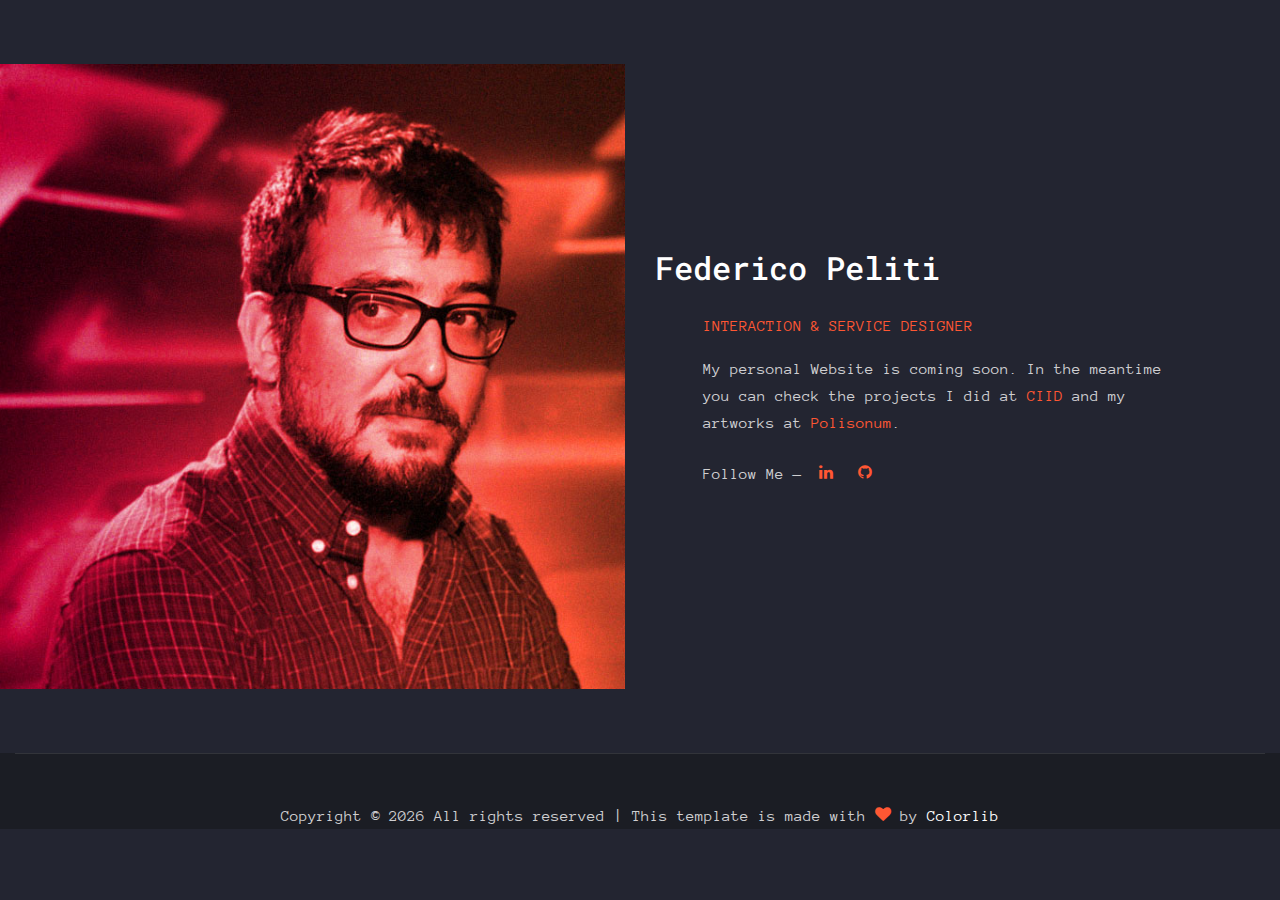
==== index.html @ 40b0d1f5 "rimesso footer" ====
<!DOCTYPE html>
<html lang="en">

<head>
  <title>Federico Peliti &dash; Interaction &amp; Service Designer</title>
  <meta charset="utf-8">
  <meta name="viewport" content="width=device-width, initial-scale=1, shrink-to-fit=no">

  <link href="https://fonts.googleapis.com/css?family=Roboto+Mono" rel="stylesheet">
  <link href="https://fonts.googleapis.com/css?family=Anonymous+Pro|VT323&display=swap" rel="stylesheet">
  <link rel="stylesheet" href="fonts/icomoon/style.css">
  <link rel="stylesheet" href="css/bootstrap.min.css">
  <link rel="stylesheet" href="css/magnific-popup.css">
  <link rel="stylesheet" href="css/jquery-ui.css">
  <link rel="stylesheet" href="css/owl.carousel.min.css">
  <link rel="stylesheet" href="css/owl.theme.default.min.css">
  <link rel="stylesheet" href="css/bootstrap-datepicker.css">
  <link rel="stylesheet" href="fonts/flaticon/font/flaticon.css">
  <link rel="stylesheet" href="css/aos.css">

  <link rel="stylesheet" href="css/style.css">
</head>

<body>

  <div class="site-wrap">

    <!-- <div class="site-section site-hero">
      <div class="container">
        <div class="row align-items-center">
          <div class="col-md-10">
            <span class="d-block mb-3 caption" data-aos="fade-up" data-aos-delay="100">Conference 2019</span>
            <h1 class="d-block mb-4" data-aos="fade-up" data-aos-delay="200">Web Design Conference 2019</h1>
            <span class="d-block mb-5 caption" data-aos="fade-up" data-aos-delay="300">September 6th-7th, Minnesota,
              United States</span>
            <a href="#" class="btn-custom" data-aos="fade-up" data-aos-delay="400"><span>Buy Tickets</span></a>
          </div>
        </div>
      </div>
    </div> -->


    <div class="site-section">
      <div class="row align-items-center ">
        <div class="col-lg-6 mb-5 mb-lg-0" data-aos="fade-up" data-aos-delay="100">
          <img src="images/profile_pic_3.jpg" alt="Image" class="img-fluid">
        </div>
        <div class="col-lg-6 ml-auto">
          <h2 class="text-white mb-4 name" data-aos="fade-right" data-aos-delay="200">Federico Peliti</h2>
          <div class="bio pl-lg-5">
            <span class="text-uppercase text-primary d-block mb-3" data-aos="fade-right"
              data-aos-delay="300">Interaction & Service
              Designer</span>
            <p class="mb-4" data-aos="fade-right" data-aos-delay="400">My personal Website is coming soon. In the
              meantime you can check the projects I did at <a
                href="http://ciid.dk/education/portfolio/idp18/students-2/federico-peliti/">CIID</a> and my
              artworks at <a href="https://cargocollective.com/polisonum">Polisonum</a>.
            </p>
            <p data-aos="fade-right" data-aos-delay="500">
              Follow Me &mdash;
              <a href="https://www.linkedin.com/in/federico-peliti" class="p-2"><span class="icon-linkedin"></span></a>
              <!-- <a href="#" class="p-2"><span class="icon-twitter"></span></a> -->
              <a href="https://github.com/AhUhmm" class="p-2"><span class="icon-github"></span></a>
            </p>
          </div>
        </div>
      </div>
    </div>
  </div>

  <footer class="site-footer">
    <div class="col-md-12 text-center">
      <div class="border-top pt-5">
        <p>

          Copyright &copy; <script>
            document.write(new Date().getFullYear());
          </script> All rights reserved | This template is made with <i class="icon-heart text-primary"
            aria-hidden="true"></i> by <a href="https://colorlib.com" target="_blank">Colorlib</a>

        </p>
      </div>
    </div>
    </div>
    </div>
  </footer>

  </div>

  <script src="js/jquery-3.3.1.min.js"></script>
  <script src="js/jquery-migrate-3.0.1.min.js"></script>
  <script src="js/jquery-ui.js"></script>
  <script src="js/popper.min.js"></script>
  <script src="js/bootstrap.min.js"></script>
  <script src="js/owl.carousel.min.js"></script>
  <script src="js/jquery.stellar.min.js"></script>
  <script src="js/jquery.countdown.min.js"></script>
  <script src="js/jquery.magnific-popup.min.js"></script>
  <script src="js/bootstrap-datepicker.min.js"></script>
  <script src="js/aos.js"></script>

  <script src="js/main.js"></script>

</body>

</html>
---- fonts/icomoon/style.css ----
@font-face {
  font-family: 'icomoon';
  src:  url('fonts/icomoon.eot?10si43');
  src:  url('fonts/icomoon.eot?10si43#iefix') format('embedded-opentype'),
    url('fonts/icomoon.ttf?10si43') format('truetype'),
    url('fonts/icomoon.woff?10si43') format('woff'),
    url('fonts/icomoon.svg?10si43#icomoon') format('svg');
  font-weight: normal;
  font-style: normal;
}

[class^="icon-"], [class*=" icon-"] {
  /* use !important to prevent issues with browser extensions that change fonts */
  font-family: 'icomoon' !important;
  speak: none;
  font-style: normal;
  font-weight: normal;
  font-variant: normal;
  text-transform: none;
  line-height: 1;

  /* Better Font Rendering =========== */
  -webkit-font-smoothing: antialiased;
  -moz-osx-font-smoothing: grayscale;
}

.icon-asterisk:before {
  content: "\f069";
}
.icon-plus:before {
  content: "\f067";
}
.icon-question:before {
  content: "\f128";
}
.icon-minus:before {
  content: "\f068";
}
.icon-glass:before {
  content: "\f000";
}
.icon-music:before {
  content: "\f001";
}
.icon-search:before {
  content: "\f002";
}
.icon-envelope-o:before {
  content: "\f003";
}
.icon-heart:before {
  content: "\f004";
}
.icon-star:before {
  content: "\f005";
}
.icon-star-o:before {
  content: "\f006";
}
.icon-user:before {
  content: "\f007";
}
.icon-film:before {
  content: "\f008";
}
.icon-th-large:before {
  content: "\f009";
}
.icon-th:before {
  content: "\f00a";
}
.icon-th-list:before {
  content: "\f00b";
}
.icon-check:before {
  content: "\f00c";
}
.icon-close:before {
  content: "\f00d";
}
.icon-remove:before {
  content: "\f00d";
}
.icon-times:before {
  content: "\f00d";
}
.icon-search-plus:before {
  content: "\f00e";
}
.icon-search-minus:before {
  content: "\f010";
}
.icon-power-off:before {
  content: "\f011";
}
.icon-signal:before {
  content: "\f012";
}
.icon-cog:before {
  content: "\f013";
}
.icon-gear:before {
  content: "\f013";
}
.icon-trash-o:before {
  content: "\f014";
}
.icon-home:before {
  content: "\f015";
}
.icon-file-o:before {
  content: "\f016";
}
.icon-clock-o:before {
  content: "\f017";
}
.icon-road:before {
  content: "\f018";
}
.icon-download:before {
  content: "\f019";
}
.icon-arrow-circle-o-down:before {
  content: "\f01a";
}
.icon-arrow-circle-o-up:before {
  content: "\f01b";
}
.icon-inbox:before {
  content: "\f01c";
}
.icon-play-circle-o:before {
  content: "\f01d";
}
.icon-repeat:before {
  content: "\f01e";
}
.icon-rotate-right:before {
  content: "\f01e";
}
.icon-refresh:before {
  content: "\f021";
}
.icon-list-alt:before {
  content: "\f022";
}
.icon-lock:before {
  content: "\f023";
}
.icon-flag:before {
  content: "\f024";
}
.icon-headphones:before {
  content: "\f025";
}
.icon-volume-off:before {
  content: "\f026";
}
.icon-volume-down:before {
  content: "\f027";
}
.icon-volume-up:before {
  content: "\f028";
}
.icon-qrcode:before {
  content: "\f029";
}
.icon-barcode:before {
  content: "\f02a";
}
.icon-tag:before {
  content: "\f02b";
}
.icon-tags:before {
  content: "\f02c";
}
.icon-book:before {
  content: "\f02d";
}
.icon-bookmark:before {
  content: "\f02e";
}
.icon-print:before {
  content: "\f02f";
}
.icon-camera:before {
  content: "\f030";
}
.icon-font:before {
  content: "\f031";
}
.icon-bold:before {
  content: "\f032";
}
.icon-italic:before {
  content: "\f033";
}
.icon-text-height:before {
  content: "\f034";
}
.icon-text-width:before {
  content: "\f035";
}
.icon-align-left:before {
  content: "\f036";
}
.icon-align-center:before {
  content: "\f037";
}
.icon-align-right:before {
  content: "\f038";
}
.icon-align-justify:before {
  content: "\f039";
}
.icon-list:before {
  content: "\f03a";
}
.icon-dedent:before {
  content: "\f03b";
}
.icon-outdent:before {
  content: "\f03b";
}
.icon-indent:before {
  content: "\f03c";
}
.icon-video-camera:before {
  content: "\f03d";
}
.icon-image:before {
  content: "\f03e";
}
.icon-photo:before {
  content: "\f03e";
}
.icon-picture-o:before {
  content: "\f03e";
}
.icon-pencil:before {
  content: "\f040";
}
.icon-map-marker:before {
  content: "\f041";
}
.icon-adjust:before {
  content: "\f042";
}
.icon-tint:before {
  content: "\f043";
}
.icon-edit:before {
  content: "\f044";
}
.icon-pencil-square-o:before {
  content: "\f044";
}
.icon-share-square-o:before {
  content: "\f045";
}
.icon-check-square-o:before {
  content: "\f046";
}
.icon-arrows:before {
  content: "\f047";
}
.icon-step-backward:before {
  content: "\f048";
}
.icon-fast-backward:before {
  content: "\f049";
}
.icon-backward:before {
  content: "\f04a";
}
.icon-play:before {
  content: "\f04b";
}
.icon-pause:before {
  content: "\f04c";
}
.icon-stop:before {
  content: "\f04d";
}
.icon-forward:before {
  content: "\f04e";
}
.icon-fast-forward:before {
  content: "\f050";
}
.icon-step-forward:before {
  content: "\f051";
}
.icon-eject:before {
  content: "\f052";
}
.icon-chevron-left:before {
  content: "\f053";
}
.icon-chevron-right:before {
  content: "\f054";
}
.icon-plus-circle:before {
  content: "\f055";
}
.icon-minus-circle:before {
  content: "\f056";
}
.icon-times-circle:before {
  content: "\f057";
}
.icon-check-circle:before {
  content: "\f058";
}
.icon-question-circle:before {
  content: "\f059";
}
.icon-info-circle:before {
  content: "\f05a";
}
.icon-crosshairs:before {
  content: "\f05b";
}
.icon-times-circle-o:before {
  content: "\f05c";
}
.icon-check-circle-o:before {
  content: "\f05d";
}
.icon-ban:before {
  content: "\f05e";
}
.icon-arrow-left:before {
  content: "\f060";
}
.icon-arrow-right:before {
  content: "\f061";
}
.icon-arrow-up:before {
  content: "\f062";
}
.icon-arrow-down:before {
  content: "\f063";
}
.icon-mail-forward:before {
  content: "\f064";
}
.icon-share:before {
  content: "\f064";
}
.icon-expand:before {
  content: "\f065";
}
.icon-compress:before {
  content: "\f066";
}
.icon-exclamation-circle:before {
  content: "\f06a";
}
.icon-gift:before {
  content: "\f06b";
}
.icon-leaf:before {
  content: "\f06c";
}
.icon-fire:before {
  content: "\f06d";
}
.icon-eye:before {
  content: "\f06e";
}
.icon-eye-slash:before {
  content: "\f070";
}
.icon-exclamation-triangle:before {
  content: "\f071";
}
.icon-warning:before {
  content: "\f071";
}
.icon-plane:before {
  content: "\f072";
}
.icon-calendar:before {
  content: "\f073";
}
.icon-random:before {
  content: "\f074";
}
.icon-comment:before {
  content: "\f075";
}
.icon-magnet:before {
  content: "\f076";
}
.icon-chevron-up:before {
  content: "\f077";
}
.icon-chevron-down:before {
  content: "\f078";
}
.icon-retweet:before {
  content: "\f079";
}
.icon-shopping-cart:before {
  content: "\f07a";
}
.icon-folder:before {
  content: "\f07b";
}
.icon-folder-open:before {
  content: "\f07c";
}
.icon-arrows-v:before {
  content: "\f07d";
}
.icon-arrows-h:before {
  content: "\f07e";
}
.icon-bar-chart:before {
  content: "\f080";
}
.icon-bar-chart-o:before {
  content: "\f080";
}
.icon-twitter-square:before {
  content: "\f081";
}
.icon-facebook-square:before {
  content: "\f082";
}
.icon-camera-retro:before {
  content: "\f083";
}
.icon-key:before {
  content: "\f084";
}
.icon-cogs:before {
  content: "\f085";
}
.icon-gears:before {
  content: "\f085";
}
.icon-comments:before {
  content: "\f086";
}
.icon-thumbs-o-up:before {
  content: "\f087";
}
.icon-thumbs-o-down:before {
  content: "\f088";
}
.icon-star-half:before {
  content: "\f089";
}
.icon-heart-o:before {
  content: "\f08a";
}
.icon-sign-out:before {
  content: "\f08b";
}
.icon-linkedin-square:before {
  content: "\f08c";
}
.icon-thumb-tack:before {
  content: "\f08d";
}
.icon-external-link:before {
  content: "\f08e";
}
.icon-sign-in:before {
  content: "\f090";
}
.icon-trophy:before {
  content: "\f091";
}
.icon-github-square:before {
  content: "\f092";
}
.icon-upload:before {
  content: "\f093";
}
.icon-lemon-o:before {
  content: "\f094";
}
.icon-phone:before {
  content: "\f095";
}
.icon-square-o:before {
  content: "\f096";
}
.icon-bookmark-o:before {
  content: "\f097";
}
.icon-phone-square:before {
  content: "\f098";
}
.icon-twitter:before {
  content: "\f099";
}
.icon-facebook:before {
  content: "\f09a";
}
.icon-facebook-f:before {
  content: "\f09a";
}
.icon-github:before {
  content: "\f09b";
}
.icon-unlock:before {
  content: "\f09c";
}
.icon-credit-card:before {
  content: "\f09d";
}
.icon-feed:before {
  content: "\f09e";
}
.icon-rss:before {
  content: "\f09e";
}
.icon-hdd-o:before {
  content: "\f0a0";
}
.icon-bullhorn:before {
  content: "\f0a1";
}
.icon-bell-o:before {
  content: "\f0a2";
}
.icon-certificate:before {
  content: "\f0a3";
}
.icon-hand-o-right:before {
  content: "\f0a4";
}
.icon-hand-o-left:before {
  content: "\f0a5";
}
.icon-hand-o-up:before {
  content: "\f0a6";
}
.icon-hand-o-down:before {
  content: "\f0a7";
}
.icon-arrow-circle-left:before {
  content: "\f0a8";
}
.icon-arrow-circle-right:before {
  content: "\f0a9";
}
.icon-arrow-circle-up:before {
  content: "\f0aa";
}
.icon-arrow-circle-down:before {
  content: "\f0ab";
}
.icon-globe:before {
  content: "\f0ac";
}
.icon-wrench:before {
  content: "\f0ad";
}
.icon-tasks:before {
  content: "\f0ae";
}
.icon-filter:before {
  content: "\f0b0";
}
.icon-briefcase:before {
  content: "\f0b1";
}
.icon-arrows-alt:before {
  content: "\f0b2";
}
.icon-group:before {
  content: "\f0c0";
}
.icon-users:before {
  content: "\f0c0";
}
.icon-chain:before {
  content: "\f0c1";
}
.icon-link:before {
  content: "\f0c1";
}
.icon-cloud:before {
  content: "\f0c2";
}
.icon-flask:before {
  content: "\f0c3";
}
.icon-cut:before {
  content: "\f0c4";
}
.icon-scissors:before {
  content: "\f0c4";
}
.icon-copy:before {
  content: "\f0c5";
}
.icon-files-o:before {
  content: "\f0c5";
}
.icon-paperclip:before {
  content: "\f0c6";
}
.icon-floppy-o:before {
  content: "\f0c7";
}
.icon-save:before {
  content: "\f0c7";
}
.icon-square:before {
  content: "\f0c8";
}
.icon-bars:before {
  content: "\f0c9";
}
.icon-navicon:before {
  content: "\f0c9";
}
.icon-reorder:before {
  content: "\f0c9";
}
.icon-list-ul:before {
  content: "\f0ca";
}
.icon-list-ol:before {
  content: "\f0cb";
}
.icon-strikethrough:before {
  content: "\f0cc";
}
.icon-underline:before {
  content: "\f0cd";
}
.icon-table:before {
  content: "\f0ce";
}
.icon-magic:before {
  content: "\f0d0";
}
.icon-truck:before {
  content: "\f0d1";
}
.icon-pinterest:before {
  content: "\f0d2";
}
.icon-pinterest-square:before {
  content: "\f0d3";
}
.icon-google-plus-square:before {
  content: "\f0d4";
}
.icon-google-plus:before {
  content: "\f0d5";
}
.icon-money:before {
  content: "\f0d6";
}
.icon-caret-down:before {
  content: "\f0d7";
}
.icon-caret-up:before {
  content: "\f0d8";
}
.icon-caret-left:before {
  content: "\f0d9";
}
.icon-caret-right:before {
  content: "\f0da";
}
.icon-columns:before {
  content: "\f0db";
}
.icon-sort:before {
  content: "\f0dc";
}
.icon-unsorted:before {
  content: "\f0dc";
}
.icon-sort-desc:before {
  content: "\f0dd";
}
.icon-sort-down:before {
  content: "\f0dd";
}
.icon-sort-asc:before {
  content: "\f0de";
}
.icon-sort-up:before {
  content: "\f0de";
}
.icon-envelope:before {
  content: "\f0e0";
}
.icon-linkedin:before {
  content: "\f0e1";
}
.icon-rotate-left:before {
  content: "\f0e2";
}
.icon-undo:before {
  content: "\f0e2";
}
.icon-gavel:before {
  content: "\f0e3";
}
.icon-legal:before {
  content: "\f0e3";
}
.icon-dashboard:before {
  content: "\f0e4";
}
.icon-tachometer:before {
  content: "\f0e4";
}
.icon-comment-o:before {
  content: "\f0e5";
}
.icon-comments-o:before {
  content: "\f0e6";
}
.icon-bolt:before {
  content: "\f0e7";
}
.icon-flash:before {
  content: "\f0e7";
}
.icon-sitemap:before {
  content: "\f0e8";
}
.icon-umbrella:before {
  content: "\f0e9";
}
.icon-clipboard:before {
  content: "\f0ea";
}
.icon-paste:before {
  content: "\f0ea";
}
.icon-lightbulb-o:before {
  content: "\f0eb";
}
.icon-exchange:before {
  content: "\f0ec";
}
.icon-cloud-download:before {
  content: "\f0ed";
}
.icon-cloud-upload:before {
  content: "\f0ee";
}
.icon-user-md:before {
  content: "\f0f0";
}
.icon-stethoscope:before {
  content: "\f0f1";
}
.icon-suitcase:before {
  content: "\f0f2";
}
.icon-bell:before {
  content: "\f0f3";
}
.icon-coffee:before {
  content: "\f0f4";
}
.icon-cutlery:before {
  content: "\f0f5";
}
.icon-file-text-o:before {
  content: "\f0f6";
}
.icon-building-o:before {
  content: "\f0f7";
}
.icon-hospital-o:before {
  content: "\f0f8";
}
.icon-ambulance:before {
  content: "\f0f9";
}
.icon-medkit:before {
  content: "\f0fa";
}
.icon-fighter-jet:before {
  content: "\f0fb";
}
.icon-beer:before {
  content: "\f0fc";
}
.icon-h-square:before {
  content: "\f0fd";
}
.icon-plus-square:before {
  content: "\f0fe";
}
.icon-angle-double-left:before {
  content: "\f100";
}
.icon-angle-double-right:before {
  content: "\f101";
}
.icon-angle-double-up:before {
  content: "\f102";
}
.icon-angle-double-down:before {
  content: "\f103";
}
.icon-angle-left:before {
  content: "\f104";
}
.icon-angle-right:before {
  content: "\f105";
}
.icon-angle-up:before {
  content: "\f106";
}
.icon-angle-down:before {
  content: "\f107";
}
.icon-desktop:before {
  content: "\f108";
}
.icon-laptop:before {
  content: "\f109";
}
.icon-tablet:before {
  content: "\f10a";
}
.icon-mobile:before {
  content: "\f10b";
}
.icon-mobile-phone:before {
  content: "\f10b";
}
.icon-circle-o:before {
  content: "\f10c";
}
.icon-quote-left:before {
  content: "\f10d";
}
.icon-quote-right:before {
  content: "\f10e";
}
.icon-spinner:before {
  content: "\f110";
}
.icon-circle:before {
  content: "\f111";
}
.icon-mail-reply:before {
  content: "\f112";
}
.icon-reply:before {
  content: "\f112";
}
.icon-github-alt:before {
  content: "\f113";
}
.icon-folder-o:before {
  content: "\f114";
}
.icon-folder-open-o:before {
  content: "\f115";
}
.icon-smile-o:before {
  content: "\f118";
}
.icon-frown-o:before {
  content: "\f119";
}
.icon-meh-o:before {
  content: "\f11a";
}
.icon-gamepad:before {
  content: "\f11b";
}
.icon-keyboard-o:before {
  content: "\f11c";
}
.icon-flag-o:before {
  content: "\f11d";
}
.icon-flag-checkered:before {
  content: "\f11e";
}
.icon-terminal:before {
  content: "\f120";
}
.icon-code:before {
  content: "\f121";
}
.icon-mail-reply-all:before {
  content: "\f122";
}
.icon-reply-all:before {
  content: "\f122";
}
.icon-star-half-empty:before {
  content: "\f123";
}
.icon-star-half-full:before {
  content: "\f123";
}
.icon-star-half-o:before {
  content: "\f123";
}
.icon-location-arrow:before {
  content: "\f124";
}
.icon-crop:before {
  content: "\f125";
}
.icon-code-fork:before {
  content: "\f126";
}
.icon-chain-broken:before {
  content: "\f127";
}
.icon-unlink:before {
  content: "\f127";
}
.icon-info:before {
  content: "\f129";
}
.icon-exclamation:before {
  content: "\f12a";
}
.icon-superscript:before {
  content: "\f12b";
}
.icon-subscript:before {
  content: "\f12c";
}
.icon-eraser:before {
  content: "\f12d";
}
.icon-puzzle-piece:before {
  content: "\f12e";
}
.icon-microphone:before {
  content: "\f130";
}
.icon-microphone-slash:before {
  content: "\f131";
}
.icon-shield:before {
  content: "\f132";
}
.icon-calendar-o:before {
  content: "\f133";
}
.icon-fire-extinguisher:before {
  content: "\f134";
}
.icon-rocket:before {
  content: "\f135";
}
.icon-maxcdn:before {
  content: "\f136";
}
.icon-chevron-circle-left:before {
  content: "\f137";
}
.icon-chevron-circle-right:before {
  content: "\f138";
}
.icon-chevron-circle-up:before {
  content: "\f139";
}
.icon-chevron-circle-down:before {
  content: "\f13a";
}
.icon-html5:before {
  content: "\f13b";
}
.icon-css3:before {
  content: "\f13c";
}
.icon-anchor:before {
  content: "\f13d";
}
.icon-unlock-alt:before {
  content: "\f13e";
}
.icon-bullseye:before {
  content: "\f140";
}
.icon-ellipsis-h:before {
  content: "\f141";
}
.icon-ellipsis-v:before {
  content: "\f142";
}
.icon-rss-square:before {
  content: "\f143";
}
.icon-play-circle:before {
  content: "\f144";
}
.icon-ticket:before {
  content: "\f145";
}
.icon-minus-square:before {
  content: "\f146";
}
.icon-minus-square-o:before {
  content: "\f147";
}
.icon-level-up:before {
  content: "\f148";
}
.icon-level-down:before {
  content: "\f149";
}
.icon-check-square:before {
  content: "\f14a";
}
.icon-pencil-square:before {
  content: "\f14b";
}
.icon-external-link-square:before {
  content: "\f14c";
}
.icon-share-square:before {
  content: "\f14d";
}
.icon-compass:before {
  content: "\f14e";
}
.icon-caret-square-o-down:before {
  content: "\f150";
}
.icon-toggle-down:before {
  content: "\f150";
}
.icon-caret-square-o-up:before {
  content: "\f151";
}
.icon-toggle-up:before {
  content: "\f151";
}
.icon-caret-square-o-right:before {
  content: "\f152";
}
.icon-toggle-right:before {
  content: "\f152";
}
.icon-eur:before {
  content: "\f153";
}
.icon-euro:before {
  content: "\f153";
}
.icon-gbp:before {
  content: "\f154";
}
.icon-dollar:before {
  content: "\f155";
}
.icon-usd:before {
  content: "\f155";
}
.icon-inr:before {
  content: "\f156";
}
.icon-rupee:before {
  content: "\f156";
}
.icon-cny:before {
  content: "\f157";
}
.icon-jpy:before {
  content: "\f157";
}
.icon-rmb:before {
  content: "\f157";
}
.icon-yen:before {
  content: "\f157";
}
.icon-rouble:before {
  content: "\f158";
}
.icon-rub:before {
  content: "\f158";
}
.icon-ruble:before {
  content: "\f158";
}
.icon-krw:before {
  content: "\f159";
}
.icon-won:before {
  content: "\f159";
}
.icon-bitcoin:before {
  content: "\f15a";
}
.icon-btc:before {
  content: "\f15a";
}
.icon-file:before {
  content: "\f15b";
}
.icon-file-text:before {
  content: "\f15c";
}
.icon-sort-alpha-asc:before {
  content: "\f15d";
}
.icon-sort-alpha-desc:before {
  content: "\f15e";
}
.icon-sort-amount-asc:before {
  content: "\f160";
}
.icon-sort-amount-desc:before {
  content: "\f161";
}
.icon-sort-numeric-asc:before {
  content: "\f162";
}
.icon-sort-numeric-desc:before {
  content: "\f163";
}
.icon-thumbs-up:before {
  content: "\f164";
}
.icon-thumbs-down:before {
  content: "\f165";
}
.icon-youtube-square:before {
  content: "\f166";
}
.icon-youtube:before {
  content: "\f167";
}
.icon-xing:before {
  content: "\f168";
}
.icon-xing-square:before {
  content: "\f169";
}
.icon-youtube-play:before {
  content: "\f16a";
}
.icon-dropbox:before {
  content: "\f16b";
}
.icon-stack-overflow:before {
  content: "\f16c";
}
.icon-instagram:before {
  content: "\f16d";
}
.icon-flickr:before {
  content: "\f16e";
}
.icon-adn:before {
  content: "\f170";
}
.icon-bitbucket:before {
  content: "\f171";
}
.icon-bitbucket-square:before {
  content: "\f172";
}
.icon-tumblr:before {
  content: "\f173";
}
.icon-tumblr-square:before {
  content: "\f174";
}
.icon-long-arrow-down:before {
  content: "\f175";
}
.icon-long-arrow-up:before {
  content: "\f176";
}
.icon-long-arrow-left:before {
  content: "\f177";
}
.icon-long-arrow-right:before {
  content: "\f178";
}
.icon-apple:before {
  content: "\f179";
}
.icon-windows:before {
  content: "\f17a";
}
.icon-android:before {
  content: "\f17b";
}
.icon-linux:before {
  content: "\f17c";
}
.icon-dribbble:before {
  content: "\f17d";
}
.icon-skype:before {
  content: "\f17e";
}
.icon-foursquare:before {
  content: "\f180";
}
.icon-trello:before {
  content: "\f181";
}
.icon-female:before {
  content: "\f182";
}
.icon-male:before {
  content: "\f183";
}
.icon-gittip:before {
  content: "\f184";
}
.icon-gratipay:before {
  content: "\f184";
}
.icon-sun-o:before {
  content: "\f185";
}
.icon-moon-o:before {
  content: "\f186";
}
.icon-archive:before {
  content: "\f187";
}
.icon-bug:before {
  content: "\f188";
}
.icon-vk:before {
  content: "\f189";
}
.icon-weibo:before {
  content: "\f18a";
}
.icon-renren:before {
  content: "\f18b";
}
.icon-pagelines:before {
  content: "\f18c";
}
.icon-stack-exchange:before {
  content: "\f18d";
}
.icon-arrow-circle-o-right:before {
  content: "\f18e";
}
.icon-arrow-circle-o-left:before {
  content: "\f190";
}
.icon-caret-square-o-left:before {
  content: "\f191";
}
.icon-toggle-left:before {
  content: "\f191";
}
.icon-dot-circle-o:before {
  content: "\f192";
}
.icon-wheelchair:before {
  content: "\f193";
}
.icon-vimeo-square:before {
  content: "\f194";
}
.icon-try:before {
  content: "\f195";
}
.icon-turkish-lira:before {
  content: "\f195";
}
.icon-plus-square-o:before {
  content: "\f196";
}
.icon-space-shuttle:before {
  content: "\f197";
}
.icon-slack:before {
  content: "\f198";
}
.icon-envelope-square:before {
  content: "\f199";
}
.icon-wordpress:before {
  content: "\f19a";
}
.icon-openid:before {
  content: "\f19b";
}
.icon-bank:before {
  content: "\f19c";
}
.icon-institution:before {
  content: "\f19c";
}
.icon-university:before {
  content: "\f19c";
}
.icon-graduation-cap:before {
  content: "\f19d";
}
.icon-mortar-board:before {
  content: "\f19d";
}
.icon-yahoo:before {
  content: "\f19e";
}
.icon-google:before {
  content: "\f1a0";
}
.icon-reddit:before {
  content: "\f1a1";
}
.icon-reddit-square:before {
  content: "\f1a2";
}
.icon-stumbleupon-circle:before {
  content: "\f1a3";
}
.icon-stumbleupon:before {
  content: "\f1a4";
}
.icon-delicious:before {
  content: "\f1a5";
}
.icon-digg:before {
  content: "\f1a6";
}
.icon-pied-piper-pp:before {
  content: "\f1a7";
}
.icon-pied-piper-alt:before {
  content: "\f1a8";
}
.icon-drupal:before {
  content: "\f1a9";
}
.icon-joomla:before {
  content: "\f1aa";
}
.icon-language:before {
  content: "\f1ab";
}
.icon-fax:before {
  content: "\f1ac";
}
.icon-building:before {
  content: "\f1ad";
}
.icon-child:before {
  content: "\f1ae";
}
.icon-paw:before {
  content: "\f1b0";
}
.icon-spoon:before {
  content: "\f1b1";
}
.icon-cube:before {
  content: "\f1b2";
}
.icon-cubes:before {
  content: "\f1b3";
}
.icon-behance:before {
  content: "\f1b4";
}
.icon-behance-square:before {
  content: "\f1b5";
}
.icon-steam:before {
  content: "\f1b6";
}
.icon-steam-square:before {
  content: "\f1b7";
}
.icon-recycle:before {
  content: "\f1b8";
}
.icon-automobile:before {
  content: "\f1b9";
}
.icon-car:before {
  content: "\f1b9";
}
.icon-cab:before {
  content: "\f1ba";
}
.icon-taxi:before {
  content: "\f1ba";
}
.icon-tree:before {
  content: "\f1bb";
}
.icon-spotify:before {
  content: "\f1bc";
}
.icon-deviantart:before {
  content: "\f1bd";
}
.icon-soundcloud:before {
  content: "\f1be";
}
.icon-database:before {
  content: "\f1c0";
}
.icon-file-pdf-o:before {
  content: "\f1c1";
}
.icon-file-word-o:before {
  content: "\f1c2";
}
.icon-file-excel-o:before {
  content: "\f1c3";
}
.icon-file-powerpoint-o:before {
  content: "\f1c4";
}
.icon-file-image-o:before {
  content: "\f1c5";
}
.icon-file-photo-o:before {
  content: "\f1c5";
}
.icon-file-picture-o:before {
  content: "\f1c5";
}
.icon-file-archive-o:before {
  content: "\f1c6";
}
.icon-file-zip-o:before {
  content: "\f1c6";
}
.icon-file-audio-o:before {
  content: "\f1c7";
}
.icon-file-sound-o:before {
  content: "\f1c7";
}
.icon-file-movie-o:before {
  content: "\f1c8";
}
.icon-file-video-o:before {
  content: "\f1c8";
}
.icon-file-code-o:before {
  content: "\f1c9";
}
.icon-vine:before {
  content: "\f1ca";
}
.icon-codepen:before {
  content: "\f1cb";
}
.icon-jsfiddle:before {
  content: "\f1cc";
}
.icon-life-bouy:before {
  content: "\f1cd";
}
.icon-life-buoy:before {
  content: "\f1cd";
}
.icon-life-ring:before {
  content: "\f1cd";
}
.icon-life-saver:before {
  content: "\f1cd";
}
.icon-support:before {
  content: "\f1cd";
}
.icon-circle-o-notch:before {
  content: "\f1ce";
}
.icon-ra:before {
  content: "\f1d0";
}
.icon-rebel:before {
  content: "\f1d0";
}
.icon-resistance:before {
  content: "\f1d0";
}
.icon-empire:before {
  content: "\f1d1";
}
.icon-ge:before {
  content: "\f1d1";
}
.icon-git-square:before {
  content: "\f1d2";
}
.icon-git:before {
  content: "\f1d3";
}
.icon-hacker-news:before {
  content: "\f1d4";
}
.icon-y-combinator-square:before {
  content: "\f1d4";
}
.icon-yc-square:before {
  content: "\f1d4";
}
.icon-tencent-weibo:before {
  content: "\f1d5";
}
.icon-qq:before {
  content: "\f1d6";
}
.icon-wechat:before {
  content: "\f1d7";
}
.icon-weixin:before {
  content: "\f1d7";
}
.icon-paper-plane:before {
  content: "\f1d8";
}
.icon-send:before {
  content: "\f1d8";
}
.icon-paper-plane-o:before {
  content: "\f1d9";
}
.icon-send-o:before {
  content: "\f1d9";
}
.icon-history:before {
  content: "\f1da";
}
.icon-circle-thin:before {
  content: "\f1db";
}
.icon-header:before {
  content: "\f1dc";
}
.icon-paragraph:before {
  content: "\f1dd";
}
.icon-sliders:before {
  content: "\f1de";
}
.icon-share-alt:before {
  content: "\f1e0";
}
.icon-share-alt-square:before {
  content: "\f1e1";
}
.icon-bomb:before {
  content: "\f1e2";
}
.icon-futbol-o:before {
  content: "\f1e3";
}
.icon-soccer-ball-o:before {
  content: "\f1e3";
}
.icon-tty:before {
  content: "\f1e4";
}
.icon-binoculars:before {
  content: "\f1e5";
}
.icon-plug:before {
  content: "\f1e6";
}
.icon-slideshare:before {
  content: "\f1e7";
}
.icon-twitch:before {
  content: "\f1e8";
}
.icon-yelp:before {
  content: "\f1e9";
}
.icon-newspaper-o:before {
  content: "\f1ea";
}
.icon-wifi:before {
  content: "\f1eb";
}
.icon-calculator:before {
  content: "\f1ec";
}
.icon-paypal:before {
  content: "\f1ed";
}
.icon-google-wallet:before {
  content: "\f1ee";
}
.icon-cc-visa:before {
  content: "\f1f0";
}
.icon-cc-mastercard:before {
  content: "\f1f1";
}
.icon-cc-discover:before {
  content: "\f1f2";
}
.icon-cc-amex:before {
  content: "\f1f3";
}
.icon-cc-paypal:before {
  content: "\f1f4";
}
.icon-cc-stripe:before {
  content: "\f1f5";
}
.icon-bell-slash:before {
  content: "\f1f6";
}
.icon-bell-slash-o:before {
  content: "\f1f7";
}
.icon-trash:before {
  content: "\f1f8";
}
.icon-copyright:before {
  content: "\f1f9";
}
.icon-at:before {
  content: "\f1fa";
}
.icon-eyedropper:before {
  content: "\f1fb";
}
.icon-paint-brush:before {
  content: "\f1fc";
}
.icon-birthday-cake:before {
  content: "\f1fd";
}
.icon-area-chart:before {
  content: "\f1fe";
}
.icon-pie-chart:before {
  content: "\f200";
}
.icon-line-chart:before {
  content: "\f201";
}
.icon-lastfm:before {
  content: "\f202";
}
.icon-lastfm-square:before {
  content: "\f203";
}
.icon-toggle-off:before {
  content: "\f204";
}
.icon-toggle-on:before {
  content: "\f205";
}
.icon-bicycle:before {
  content: "\f206";
}
.icon-bus:before {
  content: "\f207";
}
.icon-ioxhost:before {
  content: "\f208";
}
.icon-angellist:before {
  content: "\f209";
}
.icon-cc:before {
  content: "\f20a";
}
.icon-ils:before {
  content: "\f20b";
}
.icon-shekel:before {
  content: "\f20b";
}
.icon-sheqel:before {
  content: "\f20b";
}
.icon-meanpath:before {
  content: "\f20c";
}
.icon-buysellads:before {
  content: "\f20d";
}
.icon-connectdevelop:before {
  content: "\f20e";
}
.icon-dashcube:before {
  content: "\f210";
}
.icon-forumbee:before {
  content: "\f211";
}
.icon-leanpub:before {
  content: "\f212";
}
.icon-sellsy:before {
  content: "\f213";
}
.icon-shirtsinbulk:before {
  content: "\f214";
}
.icon-simplybuilt:before {
  content: "\f215";
}
.icon-skyatlas:before {
  content: "\f216";
}
.icon-cart-plus:before {
  content: "\f217";
}
.icon-cart-arrow-down:before {
  content: "\f218";
}
.icon-diamond:before {
  content: "\f219";
}
.icon-ship:before {
  content: "\f21a";
}
.icon-user-secret:before {
  content: "\f21b";
}
.icon-motorcycle:before {
  content: "\f21c";
}
.icon-street-view:before {
  content: "\f21d";
}
.icon-heartbeat:before {
  content: "\f21e";
}
.icon-venus:before {
  content: "\f221";
}
.icon-mars:before {
  content: "\f222";
}
.icon-mercury:before {
  content: "\f223";
}
.icon-intersex:before {
  content: "\f224";
}
.icon-transgender:before {
  content: "\f224";
}
.icon-transgender-alt:before {
  content: "\f225";
}
.icon-venus-double:before {
  content: "\f226";
}
.icon-mars-double:before {
  content: "\f227";
}
.icon-venus-mars:before {
  content: "\f228";
}
.icon-mars-stroke:before {
  content: "\f229";
}
.icon-mars-stroke-v:before {
  content: "\f22a";
}
.icon-mars-stroke-h:before {
  content: "\f22b";
}
.icon-neuter:before {
  content: "\f22c";
}
.icon-genderless:before {
  content: "\f22d";
}
.icon-facebook-official:before {
  content: "\f230";
}
.icon-pinterest-p:before {
  content: "\f231";
}
.icon-whatsapp:before {
  content: "\f232";
}
.icon-server:before {
  content: "\f233";
}
.icon-user-plus:before {
  content: "\f234";
}
.icon-user-times:before {
  content: "\f235";
}
.icon-bed:before {
  content: "\f236";
}
.icon-hotel:before {
  content: "\f236";
}
.icon-viacoin:before {
  content: "\f237";
}
.icon-train:before {
  content: "\f238";
}
.icon-subway:before {
  content: "\f239";
}
.icon-medium:before {
  content: "\f23a";
}
.icon-y-combinator:before {
  content: "\f23b";
}
.icon-yc:before {
  content: "\f23b";
}
.icon-optin-monster:before {
  content: "\f23c";
}
.icon-opencart:before {
  content: "\f23d";
}
.icon-expeditedssl:before {
  content: "\f23e";
}
.icon-battery:before {
  content: "\f240";
}
.icon-battery-4:before {
  content: "\f240";
}
.icon-battery-full:before {
  content: "\f240";
}
.icon-battery-3:before {
  content: "\f241";
}
.icon-battery-three-quarters:before {
  content: "\f241";
}
.icon-battery-2:before {
  content: "\f242";
}
.icon-battery-half:before {
  content: "\f242";
}
.icon-battery-1:before {
  content: "\f243";
}
.icon-battery-quarter:before {
  content: "\f243";
}
.icon-battery-0:before {
  content: "\f244";
}
.icon-battery-empty:before {
  content: "\f244";
}
.icon-mouse-pointer:before {
  content: "\f245";
}
.icon-i-cursor:before {
  content: "\f246";
}
.icon-object-group:before {
  content: "\f247";
}
.icon-object-ungroup:before {
  content: "\f248";
}
.icon-sticky-note:before {
  content: "\f249";
}
.icon-sticky-note-o:before {
  content: "\f24a";
}
.icon-cc-jcb:before {
  content: "\f24b";
}
.icon-cc-diners-club:before {
  content: "\f24c";
}
.icon-clone:before {
  content: "\f24d";
}
.icon-balance-scale:before {
  content: "\f24e";
}
.icon-hourglass-o:before {
  content: "\f250";
}
.icon-hourglass-1:before {
  content: "\f251";
}
.icon-hourglass-start:before {
  content: "\f251";
}
.icon-hourglass-2:before {
  content: "\f252";
}
.icon-hourglass-half:before {
  content: "\f252";
}
.icon-hourglass-3:before {
  content: "\f253";
}
.icon-hourglass-end:before {
  content: "\f253";
}
.icon-hourglass:before {
  content: "\f254";
}
.icon-hand-grab-o:before {
  content: "\f255";
}
.icon-hand-rock-o:before {
  content: "\f255";
}
.icon-hand-paper-o:before {
  content: "\f256";
}
.icon-hand-stop-o:before {
  content: "\f256";
}
.icon-hand-scissors-o:before {
  content: "\f257";
}
.icon-hand-lizard-o:before {
  content: "\f258";
}
.icon-hand-spock-o:before {
  content: "\f259";
}
.icon-hand-pointer-o:before {
  content: "\f25a";
}
.icon-hand-peace-o:before {
  content: "\f25b";
}
.icon-trademark:before {
  content: "\f25c";
}
.icon-registered:before {
  content: "\f25d";
}
.icon-creative-commons:before {
  content: "\f25e";
}
.icon-gg:before {
  content: "\f260";
}
.icon-gg-circle:before {
  content: "\f261";
}
.icon-tripadvisor:before {
  content: "\f262";
}
.icon-odnoklassniki:before {
  content: "\f263";
}
.icon-odnoklassniki-square:before {
  content: "\f264";
}
.icon-get-pocket:before {
  content: "\f265";
}
.icon-wikipedia-w:before {
  content: "\f266";
}
.icon-safari:before {
  content: "\f267";
}
.icon-chrome:before {
  content: "\f268";
}
.icon-firefox:before {
  content: "\f269";
}
.icon-opera:before {
  content: "\f26a";
}
.icon-internet-explorer:before {
  content: "\f26b";
}
.icon-television:before {
  content: "\f26c";
}
.icon-tv:before {
  content: "\f26c";
}
.icon-contao:before {
  content: "\f26d";
}
.icon-500px:before {
  content: "\f26e";
}
.icon-amazon:before {
  content: "\f270";
}
.icon-calendar-plus-o:before {
  content: "\f271";
}
.icon-calendar-minus-o:before {
  content: "\f272";
}
.icon-calendar-times-o:before {
  content: "\f273";
}
.icon-calendar-check-o:before {
  content: "\f274";
}
.icon-industry:before {
  content: "\f275";
}
.icon-map-pin:before {
  content: "\f276";
}
.icon-map-signs:before {
  content: "\f277";
}
.icon-map-o:before {
  content: "\f278";
}
.icon-map:before {
  content: "\f279";
}
.icon-commenting:before {
  content: "\f27a";
}
.icon-commenting-o:before {
  content: "\f27b";
}
.icon-houzz:before {
  content: "\f27c";
}
.icon-vimeo:before {
  content: "\f27d";
}
.icon-black-tie:before {
  content: "\f27e";
}
.icon-fonticons:before {
  content: "\f280";
}
.icon-reddit-alien:before {
  content: "\f281";
}
.icon-edge:before {
  content: "\f282";
}
.icon-credit-card-alt:before {
  content: "\f283";
}
.icon-codiepie:before {
  content: "\f284";
}
.icon-modx:before {
  content: "\f285";
}
.icon-fort-awesome:before {
  content: "\f286";
}
.icon-usb:before {
  content: "\f287";
}
.icon-product-hunt:before {
  content: "\f288";
}
.icon-mixcloud:before {
  content: "\f289";
}
.icon-scribd:before {
  content: "\f28a";
}
.icon-pause-circle:before {
  content: "\f28b";
}
.icon-pause-circle-o:before {
  content: "\f28c";
}
.icon-stop-circle:before {
  content: "\f28d";
}
.icon-stop-circle-o:before {
  content: "\f28e";
}
.icon-shopping-bag:before {
  content: "\f290";
}
.icon-shopping-basket:before {
  content: "\f291";
}
.icon-hashtag:before {
  content: "\f292";
}
.icon-bluetooth:before {
  content: "\f293";
}
.icon-bluetooth-b:before {
  content: "\f294";
}
.icon-percent:before {
  content: "\f295";
}
.icon-gitlab:before {
  content: "\f296";
}
.icon-wpbeginner:before {
  content: "\f297";
}
.icon-wpforms:before {
  content: "\f298";
}
.icon-envira:before {
  content: "\f299";
}
.icon-universal-access:before {
  content: "\f29a";
}
.icon-wheelchair-alt:before {
  content: "\f29b";
}
.icon-question-circle-o:before {
  content: "\f29c";
}
.icon-blind:before {
  content: "\f29d";
}
.icon-audio-description:before {
  content: "\f29e";
}
.icon-volume-control-phone:before {
  content: "\f2a0";
}
.icon-braille:before {
  content: "\f2a1";
}
.icon-assistive-listening-systems:before {
  content: "\f2a2";
}
.icon-american-sign-language-interpreting:before {
  content: "\f2a3";
}
.icon-asl-interpreting:before {
  content: "\f2a3";
}
.icon-deaf:before {
  content: "\f2a4";
}
.icon-deafness:before {
  content: "\f2a4";
}
.icon-hard-of-hearing:before {
  content: "\f2a4";
}
.icon-glide:before {
  content: "\f2a5";
}
.icon-glide-g:before {
  content: "\f2a6";
}
.icon-sign-language:before {
  content: "\f2a7";
}
.icon-signing:before {
  content: "\f2a7";
}
.icon-low-vision:before {
  content: "\f2a8";
}
.icon-viadeo:before {
  content: "\f2a9";
}
.icon-viadeo-square:before {
  content: "\f2aa";
}
.icon-snapchat:before {
  content: "\f2ab";
}
.icon-snapchat-ghost:before {
  content: "\f2ac";
}
.icon-snapchat-square:before {
  content: "\f2ad";
}
.icon-pied-piper:before {
  content: "\f2ae";
}
.icon-first-order:before {
  content: "\f2b0";
}
.icon-yoast:before {
  content: "\f2b1";
}
.icon-themeisle:before {
  content: "\f2b2";
}
.icon-google-plus-circle:before {
  content: "\f2b3";
}
.icon-google-plus-official:before {
  content: "\f2b3";
}
.icon-fa:before {
  content: "\f2b4";
}
.icon-font-awesome:before {
  content: "\f2b4";
}
.icon-handshake-o:before {
  content: "\f2b5";
}
.icon-envelope-open:before {
  content: "\f2b6";
}
.icon-envelope-open-o:before {
  content: "\f2b7";
}
.icon-linode:before {
  content: "\f2b8";
}
.icon-address-book:before {
  content: "\f2b9";
}
.icon-address-book-o:before {
  content: "\f2ba";
}
.icon-address-card:before {
  content: "\f2bb";
}
.icon-vcard:before {
  content: "\f2bb";
}
.icon-address-card-o:before {
  content: "\f2bc";
}
.icon-vcard-o:before {
  content: "\f2bc";
}
.icon-user-circle:before {
  content: "\f2bd";
}
.icon-user-circle-o:before {
  content: "\f2be";
}
.icon-user-o:before {
  content: "\f2c0";
}
.icon-id-badge:before {
  content: "\f2c1";
}
.icon-drivers-license:before {
  content: "\f2c2";
}
.icon-id-card:before {
  content: "\f2c2";
}
.icon-drivers-license-o:before {
  content: "\f2c3";
}
.icon-id-card-o:before {
  content: "\f2c3";
}
.icon-quora:before {
  content: "\f2c4";
}
.icon-free-code-camp:before {
  content: "\f2c5";
}
.icon-telegram:before {
  content: "\f2c6";
}
.icon-thermometer:before {
  content: "\f2c7";
}
.icon-thermometer-4:before {
  content: "\f2c7";
}
.icon-thermometer-full:before {
  content: "\f2c7";
}
.icon-thermometer-3:before {
  content: "\f2c8";
}
.icon-thermometer-three-quarters:before {
  content: "\f2c8";
}
.icon-thermometer-2:before {
  content: "\f2c9";
}
.icon-thermometer-half:before {
  content: "\f2c9";
}
.icon-thermometer-1:before {
  content: "\f2ca";
}
.icon-thermometer-quarter:before {
  content: "\f2ca";
}
.icon-thermometer-0:before {
  content: "\f2cb";
}
.icon-thermometer-empty:before {
  content: "\f2cb";
}
.icon-shower:before {
  content: "\f2cc";
}
.icon-bath:before {
  content: "\f2cd";
}
.icon-bathtub:before {
  content: "\f2cd";
}
.icon-s15:before {
  content: "\f2cd";
}
.icon-podcast:before {
  content: "\f2ce";
}
.icon-window-maximize:before {
  content: "\f2d0";
}
.icon-window-minimize:before {
  content: "\f2d1";
}
.icon-window-restore:before {
  content: "\f2d2";
}
.icon-times-rectangle:before {
  content: "\f2d3";
}
.icon-window-close:before {
  content: "\f2d3";
}
.icon-times-rectangle-o:before {
  content: "\f2d4";
}
.icon-window-close-o:before {
  content: "\f2d4";
}
.icon-bandcamp:before {
  content: "\f2d5";
}
.icon-grav:before {
  content: "\f2d6";
}
.icon-etsy:before {
  content: "\f2d7";
}
.icon-imdb:before {
  content: "\f2d8";
}
.icon-ravelry:before {
  content: "\f2d9";
}
.icon-eercast:before {
  content: "\f2da";
}
.icon-microchip:before {
  content: "\f2db";
}
.icon-snowflake-o:before {
  content: "\f2dc";
}
.icon-superpowers:before {
  content: "\f2dd";
}
.icon-wpexplorer:before {
  content: "\f2de";
}
.icon-meetup:before {
  content: "\f2e0";
}
.icon-3d_rotation:before {
  content: "\e84d";
}
.icon-ac_unit:before {
  content: "\eb3b";
}
.icon-alarm:before {
  content: "\e855";
}
.icon-access_alarms:before {
  content: "\e191";
}
.icon-schedule:before {
  content: "\e8b5";
}
.icon-accessibility:before {
  content: "\e84e";
}
.icon-accessible:before {
  content: "\e914";
}
.icon-account_balance:before {
  content: "\e84f";
}
.icon-account_balance_wallet:before {
  content: "\e850";
}
.icon-account_box:before {
  content: "\e851";
}
.icon-account_circle:before {
  content: "\e853";
}
.icon-adb:before {
  content: "\e60e";
}
.icon-add:before {
  content: "\e145";
}
.icon-add_a_photo:before {
  content: "\e439";
}
.icon-alarm_add:before {
  content: "\e856";
}
.icon-add_alert:before {
  content: "\e003";
}
.icon-add_box:before {
  content: "\e146";
}
.icon-add_circle:before {
  content: "\e147";
}
.icon-control_point:before {
  content: "\e3ba";
}
.icon-add_location:before {
  content: "\e567";
}
.icon-add_shopping_cart:before {
  content: "\e854";
}
.icon-queue:before {
  content: "\e03c";
}
.icon-add_to_queue:before {
  content: "\e05c";
}
.icon-adjust2:before {
  content: "\e39e";
}
.icon-airline_seat_flat:before {
  content: "\e630";
}
.icon-airline_seat_flat_angled:before {
  content: "\e631";
}
.icon-airline_seat_individual_suite:before {
  content: "\e632";
}
.icon-airline_seat_legroom_extra:before {
  content: "\e633";
}
.icon-airline_seat_legroom_normal:before {
  content: "\e634";
}
.icon-airline_seat_legroom_reduced:before {
  content: "\e635";
}
.icon-airline_seat_recline_extra:before {
  content: "\e636";
}
.icon-airline_seat_recline_normal:before {
  content: "\e637";
}
.icon-flight:before {
  content: "\e539";
}
.icon-airplanemode_inactive:before {
  content: "\e194";
}
.icon-airplay:before {
  content: "\e055";
}
.icon-airport_shuttle:before {
  content: "\eb3c";
}
.icon-alarm_off:before {
  content: "\e857";
}
.icon-alarm_on:before {
  content: "\e858";
}
.icon-album:before {
  content: "\e019";
}
.icon-all_inclusive:before {
  content: "\eb3d";
}
.icon-all_out:before {
  content: "\e90b";
}
.icon-android2:before {
  content: "\e859";
}
.icon-announcement:before {
  content: "\e85a";
}
.icon-apps:before {
  content: "\e5c3";
}
.icon-archive2:before {
  content: "\e149";
}
.icon-arrow_back:before {
  content: "\e5c4";
}
.icon-arrow_downward:before {
  content: "\e5db";
}
.icon-arrow_drop_down:before {
  content: "\e5c5";
}
.icon-arrow_drop_down_circle:before {
  content: "\e5c6";
}
.icon-arrow_drop_up:before {
  content: "\e5c7";
}
.icon-arrow_forward:before {
  content: "\e5c8";
}
.icon-arrow_upward:before {
  content: "\e5d8";
}
.icon-art_track:before {
  content: "\e060";
}
.icon-aspect_ratio:before {
  content: "\e85b";
}
.icon-poll:before {
  content: "\e801";
}
.icon-assignment:before {
  content: "\e85d";
}
.icon-assignment_ind:before {
  content: "\e85e";
}
.icon-assignment_late:before {
  content: "\e85f";
}
.icon-assignment_return:before {
  content: "\e860";
}
.icon-assignment_returned:before {
  content: "\e861";
}
.icon-assignment_turned_in:before {
  content: "\e862";
}
.icon-assistant:before {
  content: "\e39f";
}
.icon-flag2:before {
  content: "\e153";
}
.icon-attach_file:before {
  content: "\e226";
}
.icon-attach_money:before {
  content: "\e227";
}
.icon-attachment:before {
  content: "\e2bc";
}
.icon-audiotrack:before {
  content: "\e3a1";
}
.icon-autorenew:before {
  content: "\e863";
}
.icon-av_timer:before {
  content: "\e01b";
}
.icon-backspace:before {
  content: "\e14a";
}
.icon-cloud_upload:before {
  content: "\e2c3";
}
.icon-battery_alert:before {
  content: "\e19c";
}
.icon-battery_charging_full:before {
  content: "\e1a3";
}
.icon-battery_std:before {
  content: "\e1a5";
}
.icon-battery_unknown:before {
  content: "\e1a6";
}
.icon-beach_access:before {
  content: "\eb3e";
}
.icon-beenhere:before {
  content: "\e52d";
}
.icon-block:before {
  content: "\e14b";
}
.icon-bluetooth2:before {
  content: "\e1a7";
}
.icon-bluetooth_searching:before {
  content: "\e1aa";
}
.icon-bluetooth_connected:before {
  content: "\e1a8";
}
.icon-bluetooth_disabled:before {
  content: "\e1a9";
}
.icon-blur_circular:before {
  content: "\e3a2";
}
.icon-blur_linear:before {
  content: "\e3a3";
}
.icon-blur_off:before {
  content: "\e3a4";
}
.icon-blur_on:before {
  content: "\e3a5";
}
.icon-class:before {
  content: "\e86e";
}
.icon-turned_in:before {
  content: "\e8e6";
}
.icon-turned_in_not:before {
  content: "\e8e7";
}
.icon-border_all:before {
  content: "\e228";
}
.icon-border_bottom:before {
  content: "\e229";
}
.icon-border_clear:before {
  content: "\e22a";
}
.icon-border_color:before {
  content: "\e22b";
}
.icon-border_horizontal:before {
  content: "\e22c";
}
.icon-border_inner:before {
  content: "\e22d";
}
.icon-border_left:before {
  content: "\e22e";
}
.icon-border_outer:before {
  content: "\e22f";
}
.icon-border_right:before {
  content: "\e230";
}
.icon-border_style:before {
  content: "\e231";
}
.icon-border_top:before {
  content: "\e232";
}
.icon-border_vertical:before {
  content: "\e233";
}
.icon-branding_watermark:before {
  content: "\e06b";
}
.icon-brightness_1:before {
  content: "\e3a6";
}
.icon-brightness_2:before {
  content: "\e3a7";
}
.icon-brightness_3:before {
  content: "\e3a8";
}
.icon-brightness_4:before {
  content: "\e3a9";
}
.icon-brightness_low:before {
  content: "\e1ad";
}
.icon-brightness_medium:before {
  content: "\e1ae";
}
.icon-brightness_high:before {
  content: "\e1ac";
}
.icon-brightness_auto:before {
  content: "\e1ab";
}
.icon-broken_image:before {
  content: "\e3ad";
}
.icon-brush:before {
  content: "\e3ae";
}
.icon-bubble_chart:before {
  content: "\e6dd";
}
.icon-bug_report:before {
  content: "\e868";
}
.icon-build:before {
  content: "\e869";
}
.icon-burst_mode:before {
  content: "\e43c";
}
.icon-domain:before {
  content: "\e7ee";
}
.icon-business_center:before {
  content: "\eb3f";
}
.icon-cached:before {
  content: "\e86a";
}
.icon-cake:before {
  content: "\e7e9";
}
.icon-phone2:before {
  content: "\e0cd";
}
.icon-call_end:before {
  content: "\e0b1";
}
.icon-call_made:before {
  content: "\e0b2";
}
.icon-merge_type:before {
  content: "\e252";
}
.icon-call_missed:before {
  content: "\e0b4";
}
.icon-call_missed_outgoing:before {
  content: "\e0e4";
}
.icon-call_received:before {
  content: "\e0b5";
}
.icon-call_split:before {
  content: "\e0b6";
}
.icon-call_to_action:before {
  content: "\e06c";
}
.icon-camera2:before {
  content: "\e3af";
}
.icon-photo_camera:before {
  content: "\e412";
}
.icon-camera_enhance:before {
  content: "\e8fc";
}
.icon-camera_front:before {
  content: "\e3b1";
}
.icon-camera_rear:before {
  content: "\e3b2";
}
.icon-camera_roll:before {
  content: "\e3b3";
}
.icon-cancel:before {
  content: "\e5c9";
}
.icon-redeem:before {
  content: "\e8b1";
}
.icon-card_membership:before {
  content: "\e8f7";
}
.icon-card_travel:before {
  content: "\e8f8";
}
.icon-casino:before {
  content: "\eb40";
}
.icon-cast:before {
  content: "\e307";
}
.icon-cast_connected:before {
  content: "\e308";
}
.icon-center_focus_strong:before {
  content: "\e3b4";
}
.icon-center_focus_weak:before {
  content: "\e3b5";
}
.icon-change_history:before {
  content: "\e86b";
}
.icon-chat:before {
  content: "\e0b7";
}
.icon-chat_bubble:before {
  content: "\e0ca";
}
.icon-chat_bubble_outline:before {
  content: "\e0cb";
}
.icon-check2:before {
  content: "\e5ca";
}
.icon-check_box:before {
  content: "\e834";
}
.icon-check_box_outline_blank:before {
  content: "\e835";
}
.icon-check_circle:before {
  content: "\e86c";
}
.icon-navigate_before:before {
  content: "\e408";
}
.icon-navigate_next:before {
  content: "\e409";
}
.icon-child_care:before {
  content: "\eb41";
}
.icon-child_friendly:before {
  content: "\eb42";
}
.icon-chrome_reader_mode:before {
  content: "\e86d";
}
.icon-close2:before {
  content: "\e5cd";
}
.icon-clear_all:before {
  content: "\e0b8";
}
.icon-closed_caption:before {
  content: "\e01c";
}
.icon-wb_cloudy:before {
  content: "\e42d";
}
.icon-cloud_circle:before {
  content: "\e2be";
}
.icon-cloud_done:before {
  content: "\e2bf";
}
.icon-cloud_download:before {
  content: "\e2c0";
}
.icon-cloud_off:before {
  content: "\e2c1";
}
.icon-cloud_queue:before {
  content: "\e2c2";
}
.icon-code2:before {
  content: "\e86f";
}
.icon-photo_library:before {
  content: "\e413";
}
.icon-collections_bookmark:before {
  content: "\e431";
}
.icon-palette:before {
  content: "\e40a";
}
.icon-colorize:before {
  content: "\e3b8";
}
.icon-comment2:before {
  content: "\e0b9";
}
.icon-compare:before {
  content: "\e3b9";
}
.icon-compare_arrows:before {
  content: "\e915";
}
.icon-laptop2:before {
  content: "\e31e";
}
.icon-confirmation_number:before {
  content: "\e638";
}
.icon-contact_mail:before {
  content: "\e0d0";
}
.icon-contact_phone:before {
  content: "\e0cf";
}
.icon-contacts:before {
  content: "\e0ba";
}
.icon-content_copy:before {
  content: "\e14d";
}
.icon-content_cut:before {
  content: "\e14e";
}
.icon-content_paste:before {
  content: "\e14f";
}
.icon-control_point_duplicate:before {
  content: "\e3bb";
}
.icon-copyright2:before {
  content: "\e90c";
}
.icon-mode_edit:before {
  content: "\e254";
}
.icon-create_new_folder:before {
  content: "\e2cc";
}
.icon-payment:before {
  content: "\e8a1";
}
.icon-crop2:before {
  content: "\e3be";
}
.icon-crop_16_9:before {
  content: "\e3bc";
}
.icon-crop_3_2:before {
  content: "\e3bd";
}
.icon-crop_landscape:before {
  content: "\e3c3";
}
.icon-crop_7_5:before {
  content: "\e3c0";
}
.icon-crop_din:before {
  content: "\e3c1";
}
.icon-crop_free:before {
  content: "\e3c2";
}
.icon-crop_original:before {
  content: "\e3c4";
}
.icon-crop_portrait:before {
  content: "\e3c5";
}
.icon-crop_rotate:before {
  content: "\e437";
}
.icon-crop_square:before {
  content: "\e3c6";
}
.icon-dashboard2:before {
  content: "\e871";
}
.icon-data_usage:before {
  content: "\e1af";
}
.icon-date_range:before {
  content: "\e916";
}
.icon-dehaze:before {
  content: "\e3c7";
}
.icon-delete:before {
  content: "\e872";
}
.icon-delete_forever:before {
  content: "\e92b";
}
.icon-delete_sweep:before {
  content: "\e16c";
}
.icon-description:before {
  content: "\e873";
}
.icon-desktop_mac:before {
  content: "\e30b";
}
.icon-desktop_windows:before {
  content: "\e30c";
}
.icon-details:before {
  content: "\e3c8";
}
.icon-developer_board:before {
  content: "\e30d";
}
.icon-developer_mode:before {
  content: "\e1b0";
}
.icon-device_hub:before {
  content: "\e335";
}
.icon-phonelink:before {
  content: "\e326";
}
.icon-devices_other:before {
  content: "\e337";
}
.icon-dialer_sip:before {
  content: "\e0bb";
}
.icon-dialpad:before {
  content: "\e0bc";
}
.icon-directions:before {
  content: "\e52e";
}
.icon-directions_bike:before {
  content: "\e52f";
}
.icon-directions_boat:before {
  content: "\e532";
}
.icon-directions_bus:before {
  content: "\e530";
}
.icon-directions_car:before {
  content: "\e531";
}
.icon-directions_railway:before {
  content: "\e534";
}
.icon-directions_run:before {
  content: "\e566";
}
.icon-directions_transit:before {
  content: "\e535";
}
.icon-directions_walk:before {
  content: "\e536";
}
.icon-disc_full:before {
  content: "\e610";
}
.icon-dns:before {
  content: "\e875";
}
.icon-not_interested:before {
  content: "\e033";
}
.icon-do_not_disturb_alt:before {
  content: "\e611";
}
.icon-do_not_disturb_off:before {
  content: "\e643";
}
.icon-remove_circle:before {
  content: "\e15c";
}
.icon-dock:before {
  content: "\e30e";
}
.icon-done:before {
  content: "\e876";
}
.icon-done_all:before {
  content: "\e877";
}
.icon-donut_large:before {
  content: "\e917";
}
.icon-donut_small:before {
  content: "\e918";
}
.icon-drafts:before {
  content: "\e151";
}
.icon-drag_handle:before {
  content: "\e25d";
}
.icon-time_to_leave:before {
  content: "\e62c";
}
.icon-dvr:before {
  content: "\e1b2";
}
.icon-edit_location:before {
  content: "\e568";
}
.icon-eject2:before {
  content: "\e8fb";
}
.icon-markunread:before {
  content: "\e159";
}
.icon-enhanced_encryption:before {
  content: "\e63f";
}
.icon-equalizer:before {
  content: "\e01d";
}
.icon-error:before {
  content: "\e000";
}
.icon-error_outline:before {
  content: "\e001";
}
.icon-euro_symbol:before {
  content: "\e926";
}
.icon-ev_station:before {
  content: "\e56d";
}
.icon-insert_invitation:before {
  content: "\e24f";
}
.icon-event_available:before {
  content: "\e614";
}
.icon-event_busy:before {
  content: "\e615";
}
.icon-event_note:before {
  content: "\e616";
}
.icon-event_seat:before {
  content: "\e903";
}
.icon-exit_to_app:before {
  content: "\e879";
}
.icon-expand_less:before {
  content: "\e5ce";
}
.icon-expand_more:before {
  content: "\e5cf";
}
.icon-explicit:before {
  content: "\e01e";
}
.icon-explore:before {
  content: "\e87a";
}
.icon-exposure:before {
  content: "\e3ca";
}
.icon-exposure_neg_1:before {
  content: "\e3cb";
}
.icon-exposure_neg_2:before {
  content: "\e3cc";
}
.icon-exposure_plus_1:before {
  content: "\e3cd";
}
.icon-exposure_plus_2:before {
  content: "\e3ce";
}
.icon-exposure_zero:before {
  content: "\e3cf";
}
.icon-extension:before {
  content: "\e87b";
}
.icon-face:before {
  content: "\e87c";
}
.icon-fast_forward:before {
  content: "\e01f";
}
.icon-fast_rewind:before {
  content: "\e020";
}
.icon-favorite:before {
  content: "\e87d";
}
.icon-favorite_border:before {
  content: "\e87e";
}
.icon-featured_play_list:before {
  content: "\e06d";
}
.icon-featured_video:before {
  content: "\e06e";
}
.icon-sms_failed:before {
  content: "\e626";
}
.icon-fiber_dvr:before {
  content: "\e05d";
}
.icon-fiber_manual_record:before {
  content: "\e061";
}
.icon-fiber_new:before {
  content: "\e05e";
}
.icon-fiber_pin:before {
  content: "\e06a";
}
.icon-fiber_smart_record:before {
  content: "\e062";
}
.icon-get_app:before {
  content: "\e884";
}
.icon-file_upload:before {
  content: "\e2c6";
}
.icon-filter2:before {
  content: "\e3d3";
}
.icon-filter_1:before {
  content: "\e3d0";
}
.icon-filter_2:before {
  content: "\e3d1";
}
.icon-filter_3:before {
  content: "\e3d2";
}
.icon-filter_4:before {
  content: "\e3d4";
}
.icon-filter_5:before {
  content: "\e3d5";
}
.icon-filter_6:before {
  content: "\e3d6";
}
.icon-filter_7:before {
  content: "\e3d7";
}
.icon-filter_8:before {
  content: "\e3d8";
}
.icon-filter_9:before {
  content: "\e3d9";
}
.icon-filter_9_plus:before {
  content: "\e3da";
}
.icon-filter_b_and_w:before {
  content: "\e3db";
}
.icon-filter_center_focus:before {
  content: "\e3dc";
}
.icon-filter_drama:before {
  content: "\e3dd";
}
.icon-filter_frames:before {
  content: "\e3de";
}
.icon-terrain:before {
  content: "\e564";
}
.icon-filter_list:before {
  content: "\e152";
}
.icon-filter_none:before {
  content: "\e3e0";
}
.icon-filter_tilt_shift:before {
  content: "\e3e2";
}
.icon-filter_vintage:before {
  content: "\e3e3";
}
.icon-find_in_page:before {
  content: "\e880";
}
.icon-find_replace:before {
  content: "\e881";
}
.icon-fingerprint:before {
  content: "\e90d";
}
.icon-first_page:before {
  content: "\e5dc";
}
.icon-fitness_center:before {
  content: "\eb43";
}
.icon-flare:before {
  content: "\e3e4";
}
.icon-flash_auto:before {
  content: "\e3e5";
}
.icon-flash_off:before {
  content: "\e3e6";
}
.icon-flash_on:before {
  content: "\e3e7";
}
.icon-flight_land:before {
  content: "\e904";
}
.icon-flight_takeoff:before {
  content: "\e905";
}
.icon-flip:before {
  content: "\e3e8";
}
.icon-flip_to_back:before {
  content: "\e882";
}
.icon-flip_to_front:before {
  content: "\e883";
}
.icon-folder2:before {
  content: "\e2c7";
}
.icon-folder_open:before {
  content: "\e2c8";
}
.icon-folder_shared:before {
  content: "\e2c9";
}
.icon-folder_special:before {
  content: "\e617";
}
.icon-font_download:before {
  content: "\e167";
}
.icon-format_align_center:before {
  content: "\e234";
}
.icon-format_align_justify:before {
  content: "\e235";
}
.icon-format_align_left:before {
  content: "\e236";
}
.icon-format_align_right:before {
  content: "\e237";
}
.icon-format_bold:before {
  content: "\e238";
}
.icon-format_clear:before {
  content: "\e239";
}
.icon-format_color_fill:before {
  content: "\e23a";
}
.icon-format_color_reset:before {
  content: "\e23b";
}
.icon-format_color_text:before {
  content: "\e23c";
}
.icon-format_indent_decrease:before {
  content: "\e23d";
}
.icon-format_indent_increase:before {
  content: "\e23e";
}
.icon-format_italic:before {
  content: "\e23f";
}
.icon-format_line_spacing:before {
  content: "\e240";
}
.icon-format_list_bulleted:before {
  content: "\e241";
}
.icon-format_list_numbered:before {
  content: "\e242";
}
.icon-format_paint:before {
  content: "\e243";
}
.icon-format_quote:before {
  content: "\e244";
}
.icon-format_shapes:before {
  content: "\e25e";
}
.icon-format_size:before {
  content: "\e245";
}
.icon-format_strikethrough:before {
  content: "\e246";
}
.icon-format_textdirection_l_to_r:before {
  content: "\e247";
}
.icon-format_textdirection_r_to_l:before {
  content: "\e248";
}
.icon-format_underlined:before {
  content: "\e249";
}
.icon-question_answer:before {
  content: "\e8af";
}
.icon-forward2:before {
  content: "\e154";
}
.icon-forward_10:before {
  content: "\e056";
}
.icon-forward_30:before {
  content: "\e057";
}
.icon-forward_5:before {
  content: "\e058";
}
.icon-free_breakfast:before {
  content: "\eb44";
}
.icon-fullscreen:before {
  content: "\e5d0";
}
.icon-fullscreen_exit:before {
  content: "\e5d1";
}
.icon-functions:before {
  content: "\e24a";
}
.icon-g_translate:before {
  content: "\e927";
}
.icon-games:before {
  content: "\e021";
}
.icon-gavel2:before {
  content: "\e90e";
}
.icon-gesture:before {
  content: "\e155";
}
.icon-gif:before {
  content: "\e908";
}
.icon-goat:before {
  content: "\e900";
}
.icon-golf_course:before {
  content: "\eb45";
}
.icon-my_location:before {
  content: "\e55c";
}
.icon-location_searching:before {
  content: "\e1b7";
}
.icon-location_disabled:before {
  content: "\e1b6";
}
.icon-star2:before {
  content: "\e838";
}
.icon-gradient:before {
  content: "\e3e9";
}
.icon-grain:before {
  content: "\e3ea";
}
.icon-graphic_eq:before {
  content: "\e1b8";
}
.icon-grid_off:before {
  content: "\e3eb";
}
.icon-grid_on:before {
  content: "\e3ec";
}
.icon-people:before {
  content: "\e7fb";
}
.icon-group_add:before {
  content: "\e7f0";
}
.icon-group_work:before {
  content: "\e886";
}
.icon-hd:before {
  content: "\e052";
}
.icon-hdr_off:before {
  content: "\e3ed";
}
.icon-hdr_on:before {
  content: "\e3ee";
}
.icon-hdr_strong:before {
  content: "\e3f1";
}
.icon-hdr_weak:before {
  content: "\e3f2";
}
.icon-headset:before {
  content: "\e310";
}
.icon-headset_mic:before {
  content: "\e311";
}
.icon-healing:before {
  content: "\e3f3";
}
.icon-hearing:before {
  content: "\e023";
}
.icon-help:before {
  content: "\e887";
}
.icon-help_outline:before {
  content: "\e8fd";
}
.icon-high_quality:before {
  content: "\e024";
}
.icon-highlight:before {
  content: "\e25f";
}
.icon-highlight_off:before {
  content: "\e888";
}
.icon-restore:before {
  content: "\e8b3";
}
.icon-home2:before {
  content: "\e88a";
}
.icon-hot_tub:before {
  content: "\eb46";
}
.icon-local_hotel:before {
  content: "\e549";
}
.icon-hourglass_empty:before {
  content: "\e88b";
}
.icon-hourglass_full:before {
  content: "\e88c";
}
.icon-http:before {
  content: "\e902";
}
.icon-lock2:before {
  content: "\e897";
}
.icon-photo2:before {
  content: "\e410";
}
.icon-image_aspect_ratio:before {
  content: "\e3f5";
}
.icon-import_contacts:before {
  content: "\e0e0";
}
.icon-import_export:before {
  content: "\e0c3";
}
.icon-important_devices:before {
  content: "\e912";
}
.icon-inbox2:before {
  content: "\e156";
}
.icon-indeterminate_check_box:before {
  content: "\e909";
}
.icon-info2:before {
  content: "\e88e";
}
.icon-info_outline:before {
  content: "\e88f";
}
.icon-input:before {
  content: "\e890";
}
.icon-insert_comment:before {
  content: "\e24c";
}
.icon-insert_drive_file:before {
  content: "\e24d";
}
.icon-tag_faces:before {
  content: "\e420";
}
.icon-link2:before {
  content: "\e157";
}
.icon-invert_colors:before {
  content: "\e891";
}
.icon-invert_colors_off:before {
  content: "\e0c4";
}
.icon-iso:before {
  content: "\e3f6";
}
.icon-keyboard:before {
  content: "\e312";
}
.icon-keyboard_arrow_down:before {
  content: "\e313";
}
.icon-keyboard_arrow_left:before {
  content: "\e314";
}
.icon-keyboard_arrow_right:before {
  content: "\e315";
}
.icon-keyboard_arrow_up:before {
  content: "\e316";
}
.icon-keyboard_backspace:before {
  content: "\e317";
}
.icon-keyboard_capslock:before {
  content: "\e318";
}
.icon-keyboard_hide:before {
  content: "\e31a";
}
.icon-keyboard_return:before {
  content: "\e31b";
}
.icon-keyboard_tab:before {
  content: "\e31c";
}
.icon-keyboard_voice:before {
  content: "\e31d";
}
.icon-kitchen:before {
  content: "\eb47";
}
.icon-label:before {
  content: "\e892";
}
.icon-label_outline:before {
  content: "\e893";
}
.icon-language2:before {
  content: "\e894";
}
.icon-laptop_chromebook:before {
  content: "\e31f";
}
.icon-laptop_mac:before {
  content: "\e320";
}
.icon-laptop_windows:before {
  content: "\e321";
}
.icon-last_page:before {
  content: "\e5dd";
}
.icon-open_in_new:before {
  content: "\e89e";
}
.icon-layers:before {
  content: "\e53b";
}
.icon-layers_clear:before {
  content: "\e53c";
}
.icon-leak_add:before {
  content: "\e3f8";
}
.icon-leak_remove:before {
  content: "\e3f9";
}
.icon-lens:before {
  content: "\e3fa";
}
.icon-library_books:before {
  content: "\e02f";
}
.icon-library_music:before {
  content: "\e030";
}
.icon-lightbulb_outline:before {
  content: "\e90f";
}
.icon-line_style:before {
  content: "\e919";
}
.icon-line_weight:before {
  content: "\e91a";
}
.icon-linear_scale:before {
  content: "\e260";
}
.icon-linked_camera:before {
  content: "\e438";
}
.icon-list2:before {
  content: "\e896";
}
.icon-live_help:before {
  content: "\e0c6";
}
.icon-live_tv:before {
  content: "\e639";
}
.icon-local_play:before {
  content: "\e553";
}
.icon-local_airport:before {
  content: "\e53d";
}
.icon-local_atm:before {
  content: "\e53e";
}
.icon-local_bar:before {
  content: "\e540";
}
.icon-local_cafe:before {
  content: "\e541";
}
.icon-local_car_wash:before {
  content: "\e542";
}
.icon-local_convenience_store:before {
  content: "\e543";
}
.icon-restaurant_menu:before {
  content: "\e561";
}
.icon-local_drink:before {
  content: "\e544";
}
.icon-local_florist:before {
  content: "\e545";
}
.icon-local_gas_station:before {
  content: "\e546";
}
.icon-shopping_cart:before {
  content: "\e8cc";
}
.icon-local_hospital:before {
  content: "\e548";
}
.icon-local_laundry_service:before {
  content: "\e54a";
}
.icon-local_library:before {
  content: "\e54b";
}
.icon-local_mall:before {
  content: "\e54c";
}
.icon-theaters:before {
  content: "\e8da";
}
.icon-local_offer:before {
  content: "\e54e";
}
.icon-local_parking:before {
  content: "\e54f";
}
.icon-local_pharmacy:before {
  content: "\e550";
}
.icon-local_pizza:before {
  content: "\e552";
}
.icon-print2:before {
  content: "\e8ad";
}
.icon-local_shipping:before {
  content: "\e558";
}
.icon-local_taxi:before {
  content: "\e559";
}
.icon-location_city:before {
  content: "\e7f1";
}
.icon-location_off:before {
  content: "\e0c7";
}
.icon-room:before {
  content: "\e8b4";
}
.icon-lock_open:before {
  content: "\e898";
}
.icon-lock_outline:before {
  content: "\e899";
}
.icon-looks:before {
  content: "\e3fc";
}
.icon-looks_3:before {
  content: "\e3fb";
}
.icon-looks_4:before {
  content: "\e3fd";
}
.icon-looks_5:before {
  content: "\e3fe";
}
.icon-looks_6:before {
  content: "\e3ff";
}
.icon-looks_one:before {
  content: "\e400";
}
.icon-looks_two:before {
  content: "\e401";
}
.icon-sync:before {
  content: "\e627";
}
.icon-loupe:before {
  content: "\e402";
}
.icon-low_priority:before {
  content: "\e16d";
}
.icon-loyalty:before {
  content: "\e89a";
}
.icon-mail_outline:before {
  content: "\e0e1";
}
.icon-map2:before {
  content: "\e55b";
}
.icon-markunread_mailbox:before {
  content: "\e89b";
}
.icon-memory:before {
  content: "\e322";
}
.icon-menu:before {
  content: "\e5d2";
}
.icon-message:before {
  content: "\e0c9";
}
.icon-mic:before {
  content: "\e029";
}
.icon-mic_none:before {
  content: "\e02a";
}
.icon-mic_off:before {
  content: "\e02b";
}
.icon-mms:before {
  content: "\e618";
}
.icon-mode_comment:before {
  content: "\e253";
}
.icon-monetization_on:before {
  content: "\e263";
}
.icon-money_off:before {
  content: "\e25c";
}
.icon-monochrome_photos:before {
  content: "\e403";
}
.icon-mood_bad:before {
  content: "\e7f3";
}
.icon-more:before {
  content: "\e619";
}
.icon-more_horiz:before {
  content: "\e5d3";
}
.icon-more_vert:before {
  content: "\e5d4";
}
.icon-motorcycle2:before {
  content: "\e91b";
}
.icon-mouse:before {
  content: "\e323";
}
.icon-move_to_inbox:before {
  content: "\e168";
}
.icon-movie_creation:before {
  content: "\e404";
}
.icon-movie_filter:before {
  content: "\e43a";
}
.icon-multiline_chart:before {
  content: "\e6df";
}
.icon-music_note:before {
  content: "\e405";
}
.icon-music_video:before {
  content: "\e063";
}
.icon-nature:before {
  content: "\e406";
}
.icon-nature_people:before {
  content: "\e407";
}
.icon-navigation:before {
  content: "\e55d";
}
.icon-near_me:before {
  content: "\e569";
}
.icon-network_cell:before {
  content: "\e1b9";
}
.icon-network_check:before {
  content: "\e640";
}
.icon-network_locked:before {
  content: "\e61a";
}
.icon-network_wifi:before {
  content: "\e1ba";
}
.icon-new_releases:before {
  content: "\e031";
}
.icon-next_week:before {
  content: "\e16a";
}
.icon-nfc:before {
  content: "\e1bb";
}
.icon-no_encryption:before {
  content: "\e641";
}
.icon-signal_cellular_no_sim:before {
  content: "\e1ce";
}
.icon-note:before {
  content: "\e06f";
}
.icon-note_add:before {
  content: "\e89c";
}
.icon-notifications:before {
  content: "\e7f4";
}
.icon-notifications_active:before {
  content: "\e7f7";
}
.icon-notifications_none:before {
  content: "\e7f5";
}
.icon-notifications_off:before {
  content: "\e7f6";
}
.icon-notifications_paused:before {
  content: "\e7f8";
}
.icon-offline_pin:before {
  content: "\e90a";
}
.icon-ondemand_video:before {
  content: "\e63a";
}
.icon-opacity:before {
  content: "\e91c";
}
.icon-open_in_browser:before {
  content: "\e89d";
}
.icon-open_with:before {
  content: "\e89f";
}
.icon-pages:before {
  content: "\e7f9";
}
.icon-pageview:before {
  content: "\e8a0";
}
.icon-pan_tool:before {
  content: "\e925";
}
.icon-panorama:before {
  content: "\e40b";
}
.icon-radio_button_unchecked:before {
  content: "\e836";
}
.icon-panorama_horizontal:before {
  content: "\e40d";
}
.icon-panorama_vertical:before {
  content: "\e40e";
}
.icon-panorama_wide_angle:before {
  content: "\e40f";
}
.icon-party_mode:before {
  content: "\e7fa";
}
.icon-pause2:before {
  content: "\e034";
}
.icon-pause_circle_filled:before {
  content: "\e035";
}
.icon-pause_circle_outline:before {
  content: "\e036";
}
.icon-people_outline:before {
  content: "\e7fc";
}
.icon-perm_camera_mic:before {
  content: "\e8a2";
}
.icon-perm_contact_calendar:before {
  content: "\e8a3";
}
.icon-perm_data_setting:before {
  content: "\e8a4";
}
.icon-perm_device_information:before {
  content: "\e8a5";
}
.icon-person_outline:before {
  content: "\e7ff";
}
.icon-perm_media:before {
  content: "\e8a7";
}
.icon-perm_phone_msg:before {
  content: "\e8a8";
}
.icon-perm_scan_wifi:before {
  content: "\e8a9";
}
.icon-person:before {
  content: "\e7fd";
}
.icon-person_add:before {
  content: "\e7fe";
}
.icon-person_pin:before {
  content: "\e55a";
}
.icon-person_pin_circle:before {
  content: "\e56a";
}
.icon-personal_video:before {
  content: "\e63b";
}
.icon-pets:before {
  content: "\e91d";
}
.icon-phone_android:before {
  content: "\e324";
}
.icon-phone_bluetooth_speaker:before {
  content: "\e61b";
}
.icon-phone_forwarded:before {
  content: "\e61c";
}
.icon-phone_in_talk:before {
  content: "\e61d";
}
.icon-phone_iphone:before {
  content: "\e325";
}
.icon-phone_locked:before {
  content: "\e61e";
}
.icon-phone_missed:before {
  content: "\e61f";
}
.icon-phone_paused:before {
  content: "\e620";
}
.icon-phonelink_erase:before {
  content: "\e0db";
}
.icon-phonelink_lock:before {
  content: "\e0dc";
}
.icon-phonelink_off:before {
  content: "\e327";
}
.icon-phonelink_ring:before {
  content: "\e0dd";
}
.icon-phonelink_setup:before {
  content: "\e0de";
}
.icon-photo_album:before {
  content: "\e411";
}
.icon-photo_filter:before {
  content: "\e43b";
}
.icon-photo_size_select_actual:before {
  content: "\e432";
}
.icon-photo_size_select_large:before {
  content: "\e433";
}
.icon-photo_size_select_small:before {
  content: "\e434";
}
.icon-picture_as_pdf:before {
  content: "\e415";
}
.icon-picture_in_picture:before {
  content: "\e8aa";
}
.icon-picture_in_picture_alt:before {
  content: "\e911";
}
.icon-pie_chart:before {
  content: "\e6c4";
}
.icon-pie_chart_outlined:before {
  content: "\e6c5";
}
.icon-pin_drop:before {
  content: "\e55e";
}
.icon-play_arrow:before {
  content: "\e037";
}
.icon-play_circle_filled:before {
  content: "\e038";
}
.icon-play_circle_outline:before {
  content: "\e039";
}
.icon-play_for_work:before {
  content: "\e906";
}
.icon-playlist_add:before {
  content: "\e03b";
}
.icon-playlist_add_check:before {
  content: "\e065";
}
.icon-playlist_play:before {
  content: "\e05f";
}
.icon-plus_one:before {
  content: "\e800";
}
.icon-polymer:before {
  content: "\e8ab";
}
.icon-pool:before {
  content: "\eb48";
}
.icon-portable_wifi_off:before {
  content: "\e0ce";
}
.icon-portrait:before {
  content: "\e416";
}
.icon-power:before {
  content: "\e63c";
}
.icon-power_input:before {
  content: "\e336";
}
.icon-power_settings_new:before {
  content: "\e8ac";
}
.icon-pregnant_woman:before {
  content: "\e91e";
}
.icon-present_to_all:before {
  content: "\e0df";
}
.icon-priority_high:before {
  content: "\e645";
}
.icon-public:before {
  content: "\e80b";
}
.icon-publish:before {
  content: "\e255";
}
.icon-queue_music:before {
  content: "\e03d";
}
.icon-queue_play_next:before {
  content: "\e066";
}
.icon-radio:before {
  content: "\e03e";
}
.icon-radio_button_checked:before {
  content: "\e837";
}
.icon-rate_review:before {
  content: "\e560";
}
.icon-receipt:before {
  content: "\e8b0";
}
.icon-recent_actors:before {
  content: "\e03f";
}
.icon-record_voice_over:before {
  content: "\e91f";
}
.icon-redo:before {
  content: "\e15a";
}
.icon-refresh2:before {
  content: "\e5d5";
}
.icon-remove2:before {
  content: "\e15b";
}
.icon-remove_circle_outline:before {
  content: "\e15d";
}
.icon-remove_from_queue:before {
  content: "\e067";
}
.icon-visibility:before {
  content: "\e8f4";
}
.icon-remove_shopping_cart:before {
  content: "\e928";
}
.icon-reorder2:before {
  content: "\e8fe";
}
.icon-repeat2:before {
  content: "\e040";
}
.icon-repeat_one:before {
  content: "\e041";
}
.icon-replay:before {
  content: "\e042";
}
.icon-replay_10:before {
  content: "\e059";
}
.icon-replay_30:before {
  content: "\e05a";
}
.icon-replay_5:before {
  content: "\e05b";
}
.icon-reply2:before {
  content: "\e15e";
}
.icon-reply_all:before {
  content: "\e15f";
}
.icon-report:before {
  content: "\e160";
}
.icon-warning2:before {
  content: "\e002";
}
.icon-restaurant:before {
  content: "\e56c";
}
.icon-restore_page:before {
  content: "\e929";
}
.icon-ring_volume:before {
  content: "\e0d1";
}
.icon-room_service:before {
  content: "\eb49";
}
.icon-rotate_90_degrees_ccw:before {
  content: "\e418";
}
.icon-rotate_left:before {
  content: "\e419";
}
.icon-rotate_right:before {
  content: "\e41a";
}
.icon-rounded_corner:before {
  content: "\e920";
}
.icon-router:before {
  content: "\e328";
}
.icon-rowing:before {
  content: "\e921";
}
.icon-rss_feed:before {
  content: "\e0e5";
}
.icon-rv_hookup:before {
  content: "\e642";
}
.icon-satellite:before {
  content: "\e562";
}
.icon-save2:before {
  content: "\e161";
}
.icon-scanner:before {
  content: "\e329";
}
.icon-school:before {
  content: "\e80c";
}
.icon-screen_lock_landscape:before {
  content: "\e1be";
}
.icon-screen_lock_portrait:before {
  content: "\e1bf";
}
.icon-screen_lock_rotation:before {
  content: "\e1c0";
}
.icon-screen_rotation:before {
  content: "\e1c1";
}
.icon-screen_share:before {
  content: "\e0e2";
}
.icon-sd_storage:before {
  content: "\e1c2";
}
.icon-search2:before {
  content: "\e8b6";
}
.icon-security:before {
  content: "\e32a";
}
.icon-select_all:before {
  content: "\e162";
}
.icon-send2:before {
  content: "\e163";
}
.icon-sentiment_dissatisfied:before {
  content: "\e811";
}
.icon-sentiment_neutral:before {
  content: "\e812";
}
.icon-sentiment_satisfied:before {
  content: "\e813";
}
.icon-sentiment_very_dissatisfied:before {
  content: "\e814";
}
.icon-sentiment_very_satisfied:before {
  content: "\e815";
}
.icon-settings:before {
  content: "\e8b8";
}
.icon-settings_applications:before {
  content: "\e8b9";
}
.icon-settings_backup_restore:before {
  content: "\e8ba";
}
.icon-settings_bluetooth:before {
  content: "\e8bb";
}
.icon-settings_brightness:before {
  content: "\e8bd";
}
.icon-settings_cell:before {
  content: "\e8bc";
}
.icon-settings_ethernet:before {
  content: "\e8be";
}
.icon-settings_input_antenna:before {
  content: "\e8bf";
}
.icon-settings_input_composite:before {
  content: "\e8c1";
}
.icon-settings_input_hdmi:before {
  content: "\e8c2";
}
.icon-settings_input_svideo:before {
  content: "\e8c3";
}
.icon-settings_overscan:before {
  content: "\e8c4";
}
.icon-settings_phone:before {
  content: "\e8c5";
}
.icon-settings_power:before {
  content: "\e8c6";
}
.icon-settings_remote:before {
  content: "\e8c7";
}
.icon-settings_system_daydream:before {
  content: "\e1c3";
}
.icon-settings_voice:before {
  content: "\e8c8";
}
.icon-share2:before {
  content: "\e80d";
}
.icon-shop:before {
  content: "\e8c9";
}
.icon-shop_two:before {
  content: "\e8ca";
}
.icon-shopping_basket:before {
  content: "\e8cb";
}
.icon-short_text:before {
  content: "\e261";
}
.icon-show_chart:before {
  content: "\e6e1";
}
.icon-shuffle:before {
  content: "\e043";
}
.icon-signal_cellular_4_bar:before {
  content: "\e1c8";
}
.icon-signal_cellular_connected_no_internet_4_bar:before {
  content: "\e1cd";
}
.icon-signal_cellular_null:before {
  content: "\e1cf";
}
.icon-signal_cellular_off:before {
  content: "\e1d0";
}
.icon-signal_wifi_4_bar:before {
  content: "\e1d8";
}
.icon-signal_wifi_4_bar_lock:before {
  content: "\e1d9";
}
.icon-signal_wifi_off:before {
  content: "\e1da";
}
.icon-sim_card:before {
  content: "\e32b";
}
.icon-sim_card_alert:before {
  content: "\e624";
}
.icon-skip_next:before {
  content: "\e044";
}
.icon-skip_previous:before {
  content: "\e045";
}
.icon-slideshow:before {
  content: "\e41b";
}
.icon-slow_motion_video:before {
  content: "\e068";
}
.icon-stay_primary_portrait:before {
  content: "\e0d6";
}
.icon-smoke_free:before {
  content: "\eb4a";
}
.icon-smoking_rooms:before {
  content: "\eb4b";
}
.icon-textsms:before {
  content: "\e0d8";
}
.icon-snooze:before {
  content: "\e046";
}
.icon-sort2:before {
  content: "\e164";
}
.icon-sort_by_alpha:before {
  content: "\e053";
}
.icon-spa:before {
  content: "\eb4c";
}
.icon-space_bar:before {
  content: "\e256";
}
.icon-speaker:before {
  content: "\e32d";
}
.icon-speaker_group:before {
  content: "\e32e";
}
.icon-speaker_notes:before {
  content: "\e8cd";
}
.icon-speaker_notes_off:before {
  content: "\e92a";
}
.icon-speaker_phone:before {
  content: "\e0d2";
}
.icon-spellcheck:before {
  content: "\e8ce";
}
.icon-star_border:before {
  content: "\e83a";
}
.icon-star_half:before {
  content: "\e839";
}
.icon-stars:before {
  content: "\e8d0";
}
.icon-stay_primary_landscape:before {
  content: "\e0d5";
}
.icon-stop2:before {
  content: "\e047";
}
.icon-stop_screen_share:before {
  content: "\e0e3";
}
.icon-storage:before {
  content: "\e1db";
}
.icon-store_mall_directory:before {
  content: "\e563";
}
.icon-straighten:before {
  content: "\e41c";
}
.icon-streetview:before {
  content: "\e56e";
}
.icon-strikethrough_s:before {
  content: "\e257";
}
.icon-style:before {
  content: "\e41d";
}
.icon-subdirectory_arrow_left:before {
  content: "\e5d9";
}
.icon-subdirectory_arrow_right:before {
  content: "\e5da";
}
.icon-subject:before {
  content: "\e8d2";
}
.icon-subscriptions:before {
  content: "\e064";
}
.icon-subtitles:before {
  content: "\e048";
}
.icon-subway2:before {
  content: "\e56f";
}
.icon-supervisor_account:before {
  content: "\e8d3";
}
.icon-surround_sound:before {
  content: "\e049";
}
.icon-swap_calls:before {
  content: "\e0d7";
}
.icon-swap_horiz:before {
  content: "\e8d4";
}
.icon-swap_vert:before {
  content: "\e8d5";
}
.icon-swap_vertical_circle:before {
  content: "\e8d6";
}
.icon-switch_camera:before {
  content: "\e41e";
}
.icon-switch_video:before {
  content: "\e41f";
}
.icon-sync_disabled:before {
  content: "\e628";
}
.icon-sync_problem:before {
  content: "\e629";
}
.icon-system_update:before {
  content: "\e62a";
}
.icon-system_update_alt:before {
  content: "\e8d7";
}
.icon-tab:before {
  content: "\e8d8";
}
.icon-tab_unselected:before {
  content: "\e8d9";
}
.icon-tablet2:before {
  content: "\e32f";
}
.icon-tablet_android:before {
  content: "\e330";
}
.icon-tablet_mac:before {
  content: "\e331";
}
.icon-tap_and_play:before {
  content: "\e62b";
}
.icon-text_fields:before {
  content: "\e262";
}
.icon-text_format:before {
  content: "\e165";
}
.icon-texture:before {
  content: "\e421";
}
.icon-thumb_down:before {
  content: "\e8db";
}
.icon-thumb_up:before {
  content: "\e8dc";
}
.icon-thumbs_up_down:before {
  content: "\e8dd";
}
.icon-timelapse:before {
  content: "\e422";
}
.icon-timeline:before {
  content: "\e922";
}
.icon-timer:before {
  content: "\e425";
}
.icon-timer_10:before {
  content: "\e423";
}
.icon-timer_3:before {
  content: "\e424";
}
.icon-timer_off:before {
  content: "\e426";
}
.icon-title:before {
  content: "\e264";
}
.icon-toc:before {
  content: "\e8de";
}
.icon-today:before {
  content: "\e8df";
}
.icon-toll:before {
  content: "\e8e0";
}
.icon-tonality:before {
  content: "\e427";
}
.icon-touch_app:before {
  content: "\e913";
}
.icon-toys:before {
  content: "\e332";
}
.icon-track_changes:before {
  content: "\e8e1";
}
.icon-traffic:before {
  content: "\e565";
}
.icon-train2:before {
  content: "\e570";
}
.icon-tram:before {
  content: "\e571";
}
.icon-transfer_within_a_station:before {
  content: "\e572";
}
.icon-transform:before {
  content: "\e428";
}
.icon-translate:before {
  content: "\e8e2";
}
.icon-trending_down:before {
  content: "\e8e3";
}
.icon-trending_flat:before {
  content: "\e8e4";
}
.icon-trending_up:before {
  content: "\e8e5";
}
.icon-tune:before {
  content: "\e429";
}
.icon-tv2:before {
  content: "\e333";
}
.icon-unarchive:before {
  content: "\e169";
}
.icon-undo2:before {
  content: "\e166";
}
.icon-unfold_less:before {
  content: "\e5d6";
}
.icon-unfold_more:before {
  content: "\e5d7";
}
.icon-update:before {
  content: "\e923";
}
.icon-usb2:before {
  content: "\e1e0";
}
.icon-verified_user:before {
  content: "\e8e8";
}
.icon-vertical_align_bottom:before {
  content: "\e258";
}
.icon-vertical_align_center:before {
  content: "\e259";
}
.icon-vertical_align_top:before {
  content: "\e25a";
}
.icon-vibration:before {
  content: "\e62d";
}
.icon-video_call:before {
  content: "\e070";
}
.icon-video_label:before {
  content: "\e071";
}
.icon-video_library:before {
  content: "\e04a";
}
.icon-videocam:before {
  content: "\e04b";
}
.icon-videocam_off:before {
  content: "\e04c";
}
.icon-videogame_asset:before {
  content: "\e338";
}
.icon-view_agenda:before {
  content: "\e8e9";
}
.icon-view_array:before {
  content: "\e8ea";
}
.icon-view_carousel:before {
  content: "\e8eb";
}
.icon-view_column:before {
  content: "\e8ec";
}
.icon-view_comfy:before {
  content: "\e42a";
}
.icon-view_compact:before {
  content: "\e42b";
}
.icon-view_day:before {
  content: "\e8ed";
}
.icon-view_headline:before {
  content: "\e8ee";
}
.icon-view_list:before {
  content: "\e8ef";
}
.icon-view_module:before {
  content: "\e8f0";
}
.icon-view_quilt:before {
  content: "\e8f1";
}
.icon-view_stream:before {
  content: "\e8f2";
}
.icon-view_week:before {
  content: "\e8f3";
}
.icon-vignette:before {
  content: "\e435";
}
.icon-visibility_off:before {
  content: "\e8f5";
}
.icon-voice_chat:before {
  content: "\e62e";
}
.icon-voicemail:before {
  content: "\e0d9";
}
.icon-volume_down:before {
  content: "\e04d";
}
.icon-volume_mute:before {
  content: "\e04e";
}
.icon-volume_off:before {
  content: "\e04f";
}
.icon-volume_up:before {
  content: "\e050";
}
.icon-vpn_key:before {
  content: "\e0da";
}
.icon-vpn_lock:before {
  content: "\e62f";
}
.icon-wallpaper:before {
  content: "\e1bc";
}
.icon-watch:before {
  content: "\e334";
}
.icon-watch_later:before {
  content: "\e924";
}
.icon-wb_auto:before {
  content: "\e42c";
}
.icon-wb_incandescent:before {
  content: "\e42e";
}
.icon-wb_iridescent:before {
  content: "\e436";
}
.icon-wb_sunny:before {
  content: "\e430";
}
.icon-wc:before {
  content: "\e63d";
}
.icon-web:before {
  content: "\e051";
}
.icon-web_asset:before {
  content: "\e069";
}
.icon-weekend:before {
  content: "\e16b";
}
.icon-whatshot:before {
  content: "\e80e";
}
.icon-widgets:before {
  content: "\e1bd";
}
.icon-wifi2:before {
  content: "\e63e";
}
.icon-wifi_lock:before {
  content: "\e1e1";
}
.icon-wifi_tethering:before {
  content: "\e1e2";
}
.icon-work:before {
  content: "\e8f9";
}
.icon-wrap_text:before {
  content: "\e25b";
}
.icon-youtube_searched_for:before {
  content: "\e8fa";
}
.icon-zoom_in:before {
  content: "\e8ff";
}
.icon-zoom_out:before {
  content: "\e901";
}
.icon-zoom_out_map:before {
  content: "\e56b";
}
---- fonts/flaticon/font/flaticon.css ----
/*
  	Flaticon icon font: Flaticon
  	Creation date: 24/01/2019 09:02
  	*/

@font-face {
  font-family: "Flaticon";
  src: url("./Flaticon.eot");
  src: url("./Flaticon.eot?#iefix") format("embedded-opentype"),
       url("./Flaticon.woff2") format("woff2"),
       url("./Flaticon.woff") format("woff"),
       url("./Flaticon.ttf") format("truetype"),
       url("./Flaticon.svg#Flaticon") format("svg");
  font-weight: normal;
  font-style: normal;
}

@media screen and (-webkit-min-device-pixel-ratio:0) {
  @font-face {
    font-family: "Flaticon";
    src: url("./Flaticon.svg#Flaticon") format("svg");
  }
}

[class^="flaticon-"]:before, [class*=" flaticon-"]:before,
[class^="flaticon-"]:after, [class*=" flaticon-"]:after {   
  font-family: Flaticon;
        font-style: normal;
  font-weight: normal;
  font-variant: normal;
  text-transform: none;
  line-height: 1;

  /* Better Font Rendering =========== */
  -webkit-font-smoothing: antialiased;
  -moz-osx-font-smoothing: grayscale;
}

.flaticon-frontal-truck:before { content: "\f100"; }
.flaticon-sea-ship-with-containers:before { content: "\f101"; }
.flaticon-car:before { content: "\f102"; }
.flaticon-platform:before { content: "\f103"; }
.flaticon-travel:before { content: "\f104"; }
.flaticon-barn:before { content: "\f105"; }
---- css/style.css ----
/* Base */
body {
  line-height: 1.7;
  color: #cfcfd1;
  font-weight: 300;
  font-size: 1rem;
  background: #232531;
  font-family: "Anonymous Pro", -apple-system, BlinkMacSystemFont, "Segoe UI", Roboto, "Helvetica Neue", Arial, sans-serif, "Apple Color Emoji", "Segoe UI Emoji", "Segoe UI Symbol", "Noto Color Emoji";
}

::-moz-selection {
  background: #000;
  color: #fff;
}

::selection {
  background: #000;
  color: #fff;
}

a {
  -webkit-transition: .3s all ease;
  -o-transition: .3s all ease;
  transition: .3s all ease;
}

a:hover {
  text-decoration: none;
}

h1,
h2,
h3,
h4,
h5,
.h1,
.h2,
.h3,
.h4,
.h5 {
  font-family: "Roboto Mono", -apple-system, BlinkMacSystemFont, "Segoe UI", Roboto, "Helvetica Neue", Arial, sans-serif, "Apple Color Emoji", "Segoe UI Emoji", "Segoe UI Symbol", "Noto Color Emoji";
}

.border-2 {
  border-width: 2px;
}

.text-black {
  color: #000 !important;
}

.bg-black {
  background: #000 !important;
}

.color-black-opacity-5 {
  color: rgba(0, 0, 0, 0.5);
}

.color-white-opacity-5 {
  color: rgba(255, 255, 255, 0.5);
}

.site-wrap:before {
  -webkit-transition: .3s all ease-in-out;
  -o-transition: .3s all ease-in-out;
  transition: .3s all ease-in-out;
  background: rgba(0, 0, 0, 0.6);
  content: "";
  position: absolute;
  z-index: 2000;
  top: 0;
  left: 0;
  right: 0;
  bottom: 0;
  opacity: 0;
  visibility: hidden;
}

.p-1 {
  padding: 0em;
}

.offcanvas-menu .site-wrap {
  position: absolute;
  height: 100%;
  width: 100%;
  z-index: 2;
  overflow: hidden;
}

.offcanvas-menu .site-wrap:before {
  opacity: 1;
  visibility: visible;
}

.btn {
  text-transform: uppercase;
  letter-spacing: .2em;
  border-radius: 0;
}

.btn:hover,
.btn:active,
.btn:focus {
  outline: none;
  -webkit-box-shadow: none !important;
  box-shadow: none !important;
}

.line-height-1 {
  line-height: 1 !important;
}

.bg-black {
  background: #000;
}

.site-section {
  padding: 2.5em 0;
}

@media (min-width: 768px) {
  .site-section {
    padding: 4em 0;
  }
}

.site-section.site-section-sm {
  padding: 4em 0;
}

.site-section-heading h2 {
  position: relative;
  font-size: 2.5rem;
  color: #fff;
  padding-bottom: 30px;
}

@media (min-width: 768px) {
  .site-section-heading h2 {
    font-size: 3rem;
  }
}

.site-section-heading h2:after {
  content: "";
  left: 0%;
  bottom: 0;
  position: absolute;
  width: 100px;
  height: 2px;
  background: -webkit-gradient(linear, left top, right top, from(#c70039), color-stop(70%, #ff5733));
  background: -webkit-linear-gradient(left, #c70039, #ff5733 70%);
  background: -o-linear-gradient(left, #c70039, #ff5733 70%);
  background: linear-gradient(to right, #c70039, #ff5733 70%);
}

/* .text-uppercase {
  font-family: "VT323", -apple-system, BlinkMacSystemFont, "Segoe UI", Roboto, "Helvetica Neue", Arial, sans-serif, "Apple Color Emoji", "Segoe UI Emoji", "Segoe UI Symbol", "Noto Color Emoji";
} */

@media (min-width: 992px) {
  .site-section-heading h2:after {
    left: -20%;
  }
}

.site-section-heading h2.text-center:after {
  content: "";
  -webkit-transform: translateX(-50%);
  -ms-transform: translateX(-50%);
  transform: translateX(-50%);
  content: "";
  left: 50%;
  bottom: 0;
  position: absolute;
  width: 100px;
  height: 2px;
}

.bio {
  padding-right: 6em;
  padding-left: 2em;
}

.border-top {
  border-top: 1px solid #edf0f5 !important;
}

.site-footer {
  /* padding: 4em 0; */
  background: #1b1d24;
}

@media (min-width: 768px) {
  .site-footer {
    padding: 0em 0;
  }
}

.site-footer .border-top {
  border-top: 1px solid rgba(255, 255, 255, 0.1) !important;
}

.site-footer h2,
.site-footer h3,
.site-footer h4,
.site-footer h5 {
  color: #fff;
}

.site-footer a {
  color: #fff;
}

.site-footer a:hover {
  color: #ff5733;
}

.site-footer ul li {
  margin-bottom: 10px;
}

.site-footer .footer-heading {
  font-size: 16px;
  color: #818186 !important;
}

.bg-text-line {
  display: inline;
  background: #000;
  -webkit-box-shadow: 20px 0 0 #000, -20px 0 0 #000;
  box-shadow: 20px 0 0 #000, -20px 0 0 #000;
}

.text-white-opacity-05 {
  color: rgba(255, 255, 255, 0.5);
}

.text-black-opacity-05 {
  color: rgba(0, 0, 0, 0.5);
}

.hover-bg-enlarge {
  overflow: hidden;
  position: relative;
}

@media (max-width: 991.98px) {
  .hover-bg-enlarge {
    height: auto !important;
  }
}

.hover-bg-enlarge>div {
  -webkit-transform: scale(1);
  -ms-transform: scale(1);
  transform: scale(1);
  -webkit-transition: .8s all ease-in-out;
  -o-transition: .8s all ease-in-out;
  transition: .8s all ease-in-out;
}

.hover-bg-enlarge:hover>div,
.hover-bg-enlarge:focus>div,
.hover-bg-enlarge:active>div {
  -webkit-transform: scale(1.2);
  -ms-transform: scale(1.2);
  transform: scale(1.2);
}

@media (max-width: 991.98px) {
  .hover-bg-enlarge .bg-image-md-height {
    height: 300px !important;
  }
}

.bg-image {
  background-size: cover;
  background-position: center center;
  background-repeat: no-repeat;
  background-attachment: fixed;
}

.bg-image.overlay {
  position: relative;
}

.bg-image.overlay:after {
  position: absolute;
  content: "";
  top: 0;
  left: 0;
  right: 0;
  bottom: 0;
  z-index: 0;
  width: 100%;
  background: rgba(0, 0, 0, 0.7);
}

.bg-image>.container {
  position: relative;
  z-index: 1;
}

@media (max-width: 991.98px) {
  .img-md-fluid {
    max-width: 100%;
  }
}

@media (max-width: 991.98px) {

  .display-1,
  .display-3 {
    font-size: 3rem;
  }
}

.play-single-big {
  width: 90px;
  height: 90px;
  display: inline-block;
  border: 2px solid #fff;
  color: #fff !important;
  border-radius: 50%;
  position: relative;
  -webkit-transition: .3s all ease-in-out;
  -o-transition: .3s all ease-in-out;
  transition: .3s all ease-in-out;
}

.play-single-big>span {
  font-size: 50px;
  position: absolute;
  top: 50%;
  left: 50%;
  -webkit-transform: translate(-40%, -50%);
  -ms-transform: translate(-40%, -50%);
  transform: translate(-40%, -50%);
}

.play-single-big:hover {
  width: 120px;
  height: 120px;
}

.overlap-to-top {
  margin-top: -150px;
}

.ul-check {
  margin-bottom: 50px;
}

.ul-check li {
  position: relative;
  padding-left: 35px;
  margin-bottom: 15px;
  line-height: 1.5;
}

.ul-check li:before {
  left: 0;
  font-size: 20px;
  top: -.3rem;
  font-family: "icomoon";
  content: "\e5ca";
  position: absolute;
}

.ul-check.white li:before {
  color: #fff;
}

.ul-check.success li:before {
  color: #8bc34a;
}

.ul-check.primary li:before {
  color: #ff5733;
}

.program h2 {
  font-size: 1.5rem;
}

.program .border-top {
  border-top: 1px solid #383b4f !important;
}

.program .border-bottom {
  border-bottom: 1px solid #383b4f !important;
}

.blog-entry h2 {
  font-size: 20px;
}

.blog-entry h2 a {
  color: #fff;
}

.blog-entry .post-meta {
  font-size: 14px;
}

.blog-entry .post-meta a {
  color: #ff5733;
}

.blog-entry .post-meta img {
  width: 36px;
  border-radius: 50%;
}

/* Navbar */
.site-navbar {
  margin-bottom: 0px;
  z-index: 1999;
  position: absolute;
  width: 100%;
}

.site-navbar.transparent {
  background: transparent;
}

.site-navbar.absolute {
  position: absolute;
  top: 0;
  left: 0;
  width: 100%;
}

.site-navbar .site-logo {
  position: absolute;
  left: 0;
  top: 0;
  margin-top: -20px;
}

.site-navbar .site-navigation.border-bottom {
  border-bottom: 1px solid #f3f3f4 !important;
}

.site-navbar .site-navigation .site-menu {
  margin-bottom: 0;
}

.site-navbar .site-navigation .site-menu .active>a {
  color: #ff5733;
  position: relative;
}

.site-navbar .site-navigation .site-menu .active>a:after {
  content: "";
  background: -webkit-gradient(linear, left top, right top, from(#c70039), color-stop(70%, #ff5733));
  background: -webkit-linear-gradient(left, #c70039, #ff5733 70%);
  background: -o-linear-gradient(left, #c70039, #ff5733 70%);
  background: linear-gradient(to right, #c70039, #ff5733 70%);
  width: 100%;
  height: 2px;
  position: absolute;
  left: 0;
  bottom: 0;
}

.site-navbar .site-navigation .site-menu a {
  text-decoration: none !important;
  display: inline-block;
  text-transform: uppercase;
  letter-spacing: .1em;
  font-size: 14px;
}

.site-navbar .site-navigation .site-menu>li {
  display: inline-block;
  padding: 10px 10px;
}

.site-navbar .site-navigation .site-menu>li>a {
  padding: 10px 0px;
  color: #fff;
  text-decoration: none !important;
  position: relative;
}

.site-navbar .site-navigation .site-menu>li>a:after {
  content: "";
  background: -webkit-gradient(linear, left top, right top, from(#c70039), color-stop(70%, #ff5733));
  background: -webkit-linear-gradient(left, #c70039, #ff5733 70%);
  background: -o-linear-gradient(left, #c70039, #ff5733 70%);
  background: linear-gradient(to right, #c70039, #ff5733 70%);
  width: 0;
  height: 2px;
  position: absolute;
  left: 0;
  bottom: 0;
  -webkit-transition: .3s all ease-in-out;
  -o-transition: .3s all ease-in-out;
  transition: .3s all ease-in-out;
}

.site-navbar .site-navigation .site-menu>li>a:hover {
  color: #ff5733;
}

.site-navbar .site-navigation .site-menu>li>a:hover:after {
  width: 100%;
}

.site-navbar .site-navigation .site-menu>li.cta>a {
  border: 2px solid #3f4046;
  padding-left: 20px;
  padding-right: 20px;
  color: #ff5733;
}

.site-navbar .site-navigation .site-menu>li.cta>a:hover {
  color: #fff;
}

.site-navbar .site-navigation .site-menu>li.cta>a:hover:after {
  display: none;
}

.site-navbar .site-navigation .site-menu .has-children {
  position: relative;
}

.site-navbar .site-navigation .site-menu .has-children>a {
  position: relative;
  padding-right: 20px;
}

.site-navbar .site-navigation .site-menu .has-children>a:before {
  position: absolute;
  content: "\e313";
  font-size: 16px;
  top: 50%;
  right: 0;
  -webkit-transform: translateY(-50%);
  -ms-transform: translateY(-50%);
  transform: translateY(-50%);
  font-family: 'icomoon';
}

.site-navbar .site-navigation .site-menu .has-children .dropdown {
  visibility: hidden;
  opacity: 0;
  top: 100%;
  position: absolute;
  text-align: left;
  border-top: 2px solid #ff5733;
  -webkit-box-shadow: 0 2px 10px -2px rgba(0, 0, 0, 0.1);
  box-shadow: 0 2px 10px -2px rgba(0, 0, 0, 0.1);
  border-left: 1px solid #edf0f5;
  border-right: 1px solid #edf0f5;
  border-bottom: 1px solid #edf0f5;
  padding: 0px 0;
  margin-top: 20px;
  margin-left: 0px;
  background: #fff;
  -webkit-transition: 0.2s 0s;
  -o-transition: 0.2s 0s;
  transition: 0.2s 0s;
}

.site-navbar .site-navigation .site-menu .has-children .dropdown.arrow-top {
  position: absolute;
}

.site-navbar .site-navigation .site-menu .has-children .dropdown.arrow-top:before {
  bottom: 100%;
  left: 20%;
  border: solid transparent;
  content: " ";
  height: 0;
  width: 0;
  position: absolute;
  pointer-events: none;
}

.site-navbar .site-navigation .site-menu .has-children .dropdown.arrow-top:before {
  border-color: rgba(136, 183, 213, 0);
  border-bottom-color: #fff;
  border-width: 10px;
  margin-left: -10px;
}

.site-navbar .site-navigation .site-menu .has-children .dropdown a {
  text-transform: none;
  letter-spacing: normal;
  -webkit-transition: 0s all;
  -o-transition: 0s all;
  transition: 0s all;
  color: #343a40;
}

.site-navbar .site-navigation .site-menu .has-children .dropdown .active>a {
  color: #ff5733 !important;
}

.site-navbar .site-navigation .site-menu .has-children .dropdown>li {
  list-style: none;
  padding: 0;
  margin: 0;
  min-width: 200px;
}

.site-navbar .site-navigation .site-menu .has-children .dropdown>li>a {
  padding: 9px 20px;
  display: block;
}

.site-navbar .site-navigation .site-menu .has-children .dropdown>li>a:hover {
  background: #f4f5f9;
  color: #25262a;
}

.site-navbar .site-navigation .site-menu .has-children .dropdown>li.has-children>a:before {
  content: "\e315";
  right: 20px;
}

.site-navbar .site-navigation .site-menu .has-children .dropdown>li.has-children>.dropdown,
.site-navbar .site-navigation .site-menu .has-children .dropdown>li.has-children>ul {
  left: 100%;
  top: 0;
}

.site-navbar .site-navigation .site-menu .has-children .dropdown>li.has-children:hover>a,
.site-navbar .site-navigation .site-menu .has-children .dropdown>li.has-children:active>a,
.site-navbar .site-navigation .site-menu .has-children .dropdown>li.has-children:focus>a {
  background: #f4f5f9;
  color: #25262a;
}

.site-navbar .site-navigation .site-menu .has-children:hover>a,
.site-navbar .site-navigation .site-menu .has-children:focus>a,
.site-navbar .site-navigation .site-menu .has-children:active>a {
  color: #ff5733;
}

.site-navbar .site-navigation .site-menu .has-children:hover,
.site-navbar .site-navigation .site-menu .has-children:focus,
.site-navbar .site-navigation .site-menu .has-children:active {
  cursor: pointer;
}

.site-navbar .site-navigation .site-menu .has-children:hover>.dropdown,
.site-navbar .site-navigation .site-menu .has-children:focus>.dropdown,
.site-navbar .site-navigation .site-menu .has-children:active>.dropdown {
  -webkit-transition-delay: 0s;
  -o-transition-delay: 0s;
  transition-delay: 0s;
  margin-top: 0px;
  visibility: visible;
  opacity: 1;
}

.site-mobile-menu {
  width: 300px;
  position: fixed;
  right: 0;
  z-index: 2000;
  padding-top: 20px;
  background: #fff;
  height: calc(100vh);
  -webkit-transform: translateX(110%);
  -ms-transform: translateX(110%);
  transform: translateX(110%);
  -webkit-box-shadow: -10px 0 20px -10px rgba(0, 0, 0, 0.1);
  box-shadow: -10px 0 20px -10px rgba(0, 0, 0, 0.1);
  -webkit-transition: .3s all ease-in-out;
  -o-transition: .3s all ease-in-out;
  transition: .3s all ease-in-out;
}

.offcanvas-menu .site-mobile-menu {
  -webkit-transform: translateX(0%);
  -ms-transform: translateX(0%);
  transform: translateX(0%);
}

.site-mobile-menu .site-mobile-menu-header {
  width: 100%;
  float: left;
  padding-left: 20px;
  padding-right: 20px;
}

.site-mobile-menu .site-mobile-menu-header .site-mobile-menu-close {
  float: right;
  margin-top: 8px;
}

.site-mobile-menu .site-mobile-menu-header .site-mobile-menu-close span {
  font-size: 30px;
  display: inline-block;
  padding-left: 10px;
  padding-right: 0px;
  line-height: 1;
  cursor: pointer;
  -webkit-transition: .3s all ease;
  -o-transition: .3s all ease;
  transition: .3s all ease;
}

.site-mobile-menu .site-mobile-menu-header .site-mobile-menu-close span:hover {
  color: #25262a;
}

.site-mobile-menu .site-mobile-menu-header .site-mobile-menu-logo {
  float: left;
  margin-top: 10px;
  margin-left: 0px;
}

.site-mobile-menu .site-mobile-menu-header .site-mobile-menu-logo a {
  display: inline-block;
  text-transform: uppercase;
}

.site-mobile-menu .site-mobile-menu-header .site-mobile-menu-logo a img {
  max-width: 70px;
}

.site-mobile-menu .site-mobile-menu-header .site-mobile-menu-logo a:hover {
  text-decoration: none;
}

.site-mobile-menu .site-mobile-menu-body {
  overflow-y: scroll;
  -webkit-overflow-scrolling: touch;
  position: relative;
  padding: 0 20px 20px 20px;
  height: calc(100vh - 52px);
  padding-bottom: 150px;
}

.site-mobile-menu .site-nav-wrap {
  padding: 0;
  margin: 0;
  list-style: none;
  position: relative;
}

.site-mobile-menu .site-nav-wrap a {
  padding: 10px 20px;
  display: block;
  position: relative;
  color: #212529;
}

.site-mobile-menu .site-nav-wrap a:hover {
  color: #ff5733;
}

.site-mobile-menu .site-nav-wrap li {
  position: relative;
  display: block;
}

.site-mobile-menu .site-nav-wrap li.active>a {
  color: #ff5733;
}

.site-mobile-menu .site-nav-wrap .arrow-collapse {
  position: absolute;
  right: 0px;
  top: 10px;
  z-index: 20;
  width: 36px;
  height: 36px;
  text-align: center;
  cursor: pointer;
  border-radius: 50%;
}

.site-mobile-menu .site-nav-wrap .arrow-collapse:hover {
  background: #f8f9fa;
}

.site-mobile-menu .site-nav-wrap .arrow-collapse:before {
  font-size: 12px;
  z-index: 20;
  font-family: "icomoon";
  content: "\f078";
  position: absolute;
  top: 50%;
  left: 50%;
  -webkit-transform: translate(-50%, -50%) rotate(-180deg);
  -ms-transform: translate(-50%, -50%) rotate(-180deg);
  transform: translate(-50%, -50%) rotate(-180deg);
  -webkit-transition: .3s all ease;
  -o-transition: .3s all ease;
  transition: .3s all ease;
}

.site-mobile-menu .site-nav-wrap .arrow-collapse.collapsed:before {
  -webkit-transform: translate(-50%, -50%);
  -ms-transform: translate(-50%, -50%);
  transform: translate(-50%, -50%);
}

.site-mobile-menu .site-nav-wrap>li {
  display: block;
  position: relative;
  float: left;
  width: 100%;
}

.site-mobile-menu .site-nav-wrap>li>a {
  padding-left: 20px;
  font-size: 20px;
}

.site-mobile-menu .site-nav-wrap>li>ul {
  padding: 0;
  margin: 0;
  list-style: none;
}

.site-mobile-menu .site-nav-wrap>li>ul>li {
  display: block;
}

.site-mobile-menu .site-nav-wrap>li>ul>li>a {
  padding-left: 40px;
  font-size: 16px;
}

.site-mobile-menu .site-nav-wrap>li>ul>li>ul {
  padding: 0;
  margin: 0;
}

.site-mobile-menu .site-nav-wrap>li>ul>li>ul>li {
  display: block;
}

.site-mobile-menu .site-nav-wrap>li>ul>li>ul>li>a {
  font-size: 16px;
  padding-left: 60px;
}

.site-mobile-menu .site-nav-wrap[data-class="social"] {
  float: left;
  width: 100%;
  margin-top: 30px;
  padding-bottom: 5em;
}

.site-mobile-menu .site-nav-wrap[data-class="social"]>li {
  width: auto;
}

.site-mobile-menu .site-nav-wrap[data-class="social"]>li:first-child a {
  padding-left: 15px !important;
}

/* Blocks */
.container-fluid {
  max-width: 1400px;
}

.site-hero {
  margin-bottom: 10rem;
}

.site-hero,
.site-hero .row {
  min-height: 700px;
  height: calc(100vh - 95px);
}

.site-hero.inner,
.site-hero.inner .row {
  min-height: 400px;
  height: calc(50vh - 95px);
}

.site-hero h1 {
  font-size: 2rem;
  background: -webkit-gradient(linear, left top, right top, from(#c70039), color-stop(70%, #ff5733));
  background: -webkit-linear-gradient(left, #c70039, #ff5733 70%);
  background: -o-linear-gradient(left, #c70039, #ff5733 70%);
  background: linear-gradient(to right, #c70039, #ff5733 70%);
  -webkit-background-clip: text;
  -webkit-text-fill-color: transparent;
}

@media (min-width: 992px) {
  .site-hero h1 {
    font-size: 6rem;
  }
}

.site-hero .caption {
  color: #fff;
}

@media (min-width: 768px) {
  .site-hero .caption {
    font-size: 1.7rem;
  }
}

.btn-custom {
  text-transform: uppercase;
  color: #fff !important;
  background: #3f4046;
  padding: 16px 30px;
  display: inline-block;
  letter-spacing: .2em;
  position: relative;
}

.btn-custom>span {
  position: relative;
  z-index: 2;
}

.btn-custom:before {
  background: -webkit-gradient(linear, left top, right top, from(#c70039), color-stop(70%, #ff5733));
  background: -webkit-linear-gradient(left, #c70039, #ff5733 70%);
  background: -o-linear-gradient(left, #c70039, #ff5733 70%);
  background: linear-gradient(to right, #c70039, #ff5733 70%);
  content: "";
  position: absolute;
  left: 0;
  bottom: 0;
  top: 0;
  width: 0;
  -webkit-transition: .3s all ease-in-out;
  -o-transition: .3s all ease-in-out;
  transition: .3s all ease-in-out;
  z-index: 1;
}

.btn-custom:hover:before {
  width: 100%;
}

.coordinator img {
  max-width: 50px;
  border-radius: 50%;
}

.speaker {
  margin-bottom: 50px;
}

.speaker .name {
  left: -80px;
  position: relative;
}

@media (max-width: 1199.98px) {
  .speaker .name {
    left: 0;
  }
}

.testimony {
  max-width: 500px;
}

.testimony figure {
  margin-bottom: 40px;
  text-align: center;
}

.testimony figure img {
  margin: 0 auto;
  max-width: 150px;
  border-radius: 50%;
}

.testimony .author {
  margin-top: 50px;
  color: #fff;
}

.testimony .text-muted {
  color: #e9e9ea;
}

.form-group .form-control {
  color: #fff !important;
  background: none;
  border: 2px solid #fff;
}

.form-group .form-control:active,
.form-group .form-control:focus {
  background: none;
}

.pricing {
  border: 2px solid #ff5733;
  padding: 30px;
}

.pricing h2 {
  font-size: 26px;
  color: #fff;
  margin-bottom: 30px;
}

.pricing .amount {
  color: #ff5733;
  margin-bottom: 30px;
}

.pricing .amount sup {
  top: -30px;
  font-size: 18px;
}

.pricing .amount .number {
  font-size: 3rem;
}

.pricing ul li {
  margin-bottom: 10px;
}

.block-13,
.slide-one-item {
  position: relative;
  z-index: 1;
}

.block-13 .owl-nav,
.slide-one-item .owl-nav {
  position: relative;
  position: absolute;
  bottom: -90px;
  left: 50%;
  -webkit-transform: translateX(-50%);
  -ms-transform: translateX(-50%);
  transform: translateX(-50%);
}

.block-13 .owl-nav .owl-prev,
.block-13 .owl-nav .owl-next,
.slide-one-item .owl-nav .owl-prev,
.slide-one-item .owl-nav .owl-next {
  position: relative;
  display: inline-block;
  padding: 20px;
  font-size: 30px;
  color: #000;
}

.block-13 .owl-nav .owl-prev.disabled,
.block-13 .owl-nav .owl-next.disabled,
.slide-one-item .owl-nav .owl-prev.disabled,
.slide-one-item .owl-nav .owl-next.disabled {
  opacity: .2;
}

.slide-one-item.home-slider .owl-nav {
  position: absolute !important;
  top: 50% !important;
  bottom: auto !important;
  width: 100%;
}

.slide-one-item.home-slider .owl-prev {
  left: 10px !important;
}

.slide-one-item.home-slider .owl-next {
  right: 10px !important;
}

.slide-one-item.home-slider .owl-prev,
.slide-one-item.home-slider .owl-next {
  color: #fff;
  position: absolute !important;
  top: 50%;
  padding: 0px;
  height: 50px;
  width: 50px;
  border-radius: 50%;
  -webkit-transform: translateY(-50%);
  -ms-transform: translateY(-50%);
  transform: translateY(-50%);
  background: rgba(0, 0, 0, 0.2);
  -webkit-transition: .3s all ease-in-out;
  -o-transition: .3s all ease-in-out;
  transition: .3s all ease-in-out;
  line-height: 0;
  text-align: center;
  font-size: 25px;
}

@media (min-width: 768px) {

  .slide-one-item.home-slider .owl-prev,
  .slide-one-item.home-slider .owl-next {
    font-size: 25px;
  }
}

.slide-one-item.home-slider .owl-prev>span,
.slide-one-item.home-slider .owl-next>span {
  position: absolute;
  line-height: 0;
  top: 50%;
  left: 50%;
  -webkit-transform: translate(-50%, -50%);
  -ms-transform: translate(-50%, -50%);
  transform: translate(-50%, -50%);
}

.slide-one-item.home-slider .owl-prev:hover,
.slide-one-item.home-slider .owl-prev:focus,
.slide-one-item.home-slider .owl-next:hover,
.slide-one-item.home-slider .owl-next:focus {
  background: black;
}

.slide-one-item.home-slider:hover .owl-nav,
.slide-one-item.home-slider:focus .owl-nav,
.slide-one-item.home-slider:active .owl-nav {
  opacity: 10;
  visibility: visible;
}

.custom-pagination a,
.custom-pagination span {
  display: inline-block;
  width: 40px;
  height: 40px;
  line-height: 40px;
}
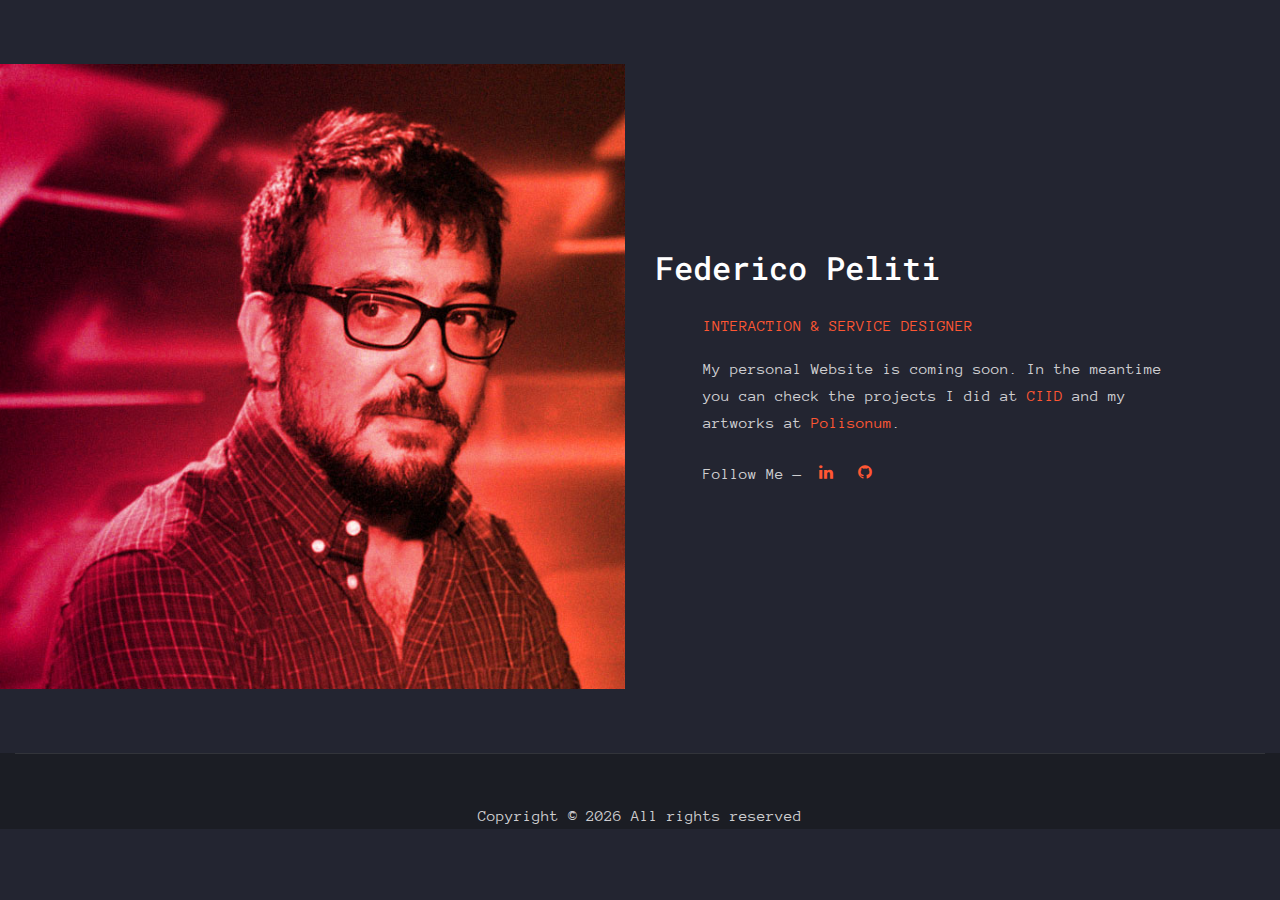
==== commit e92c08af: "footer edit" ====
--- a/index.html
+++ b/index.html
@@ -75,8 +75,7 @@
 
           Copyright &copy; <script>
             document.write(new Date().getFullYear());
-          </script> All rights reserved | This template is made with <i class="icon-heart text-primary"
-            aria-hidden="true"></i> by <a href="https://colorlib.com" target="_blank">Colorlib</a>
+          </script> All rights reserved
 
         </p>
       </div>
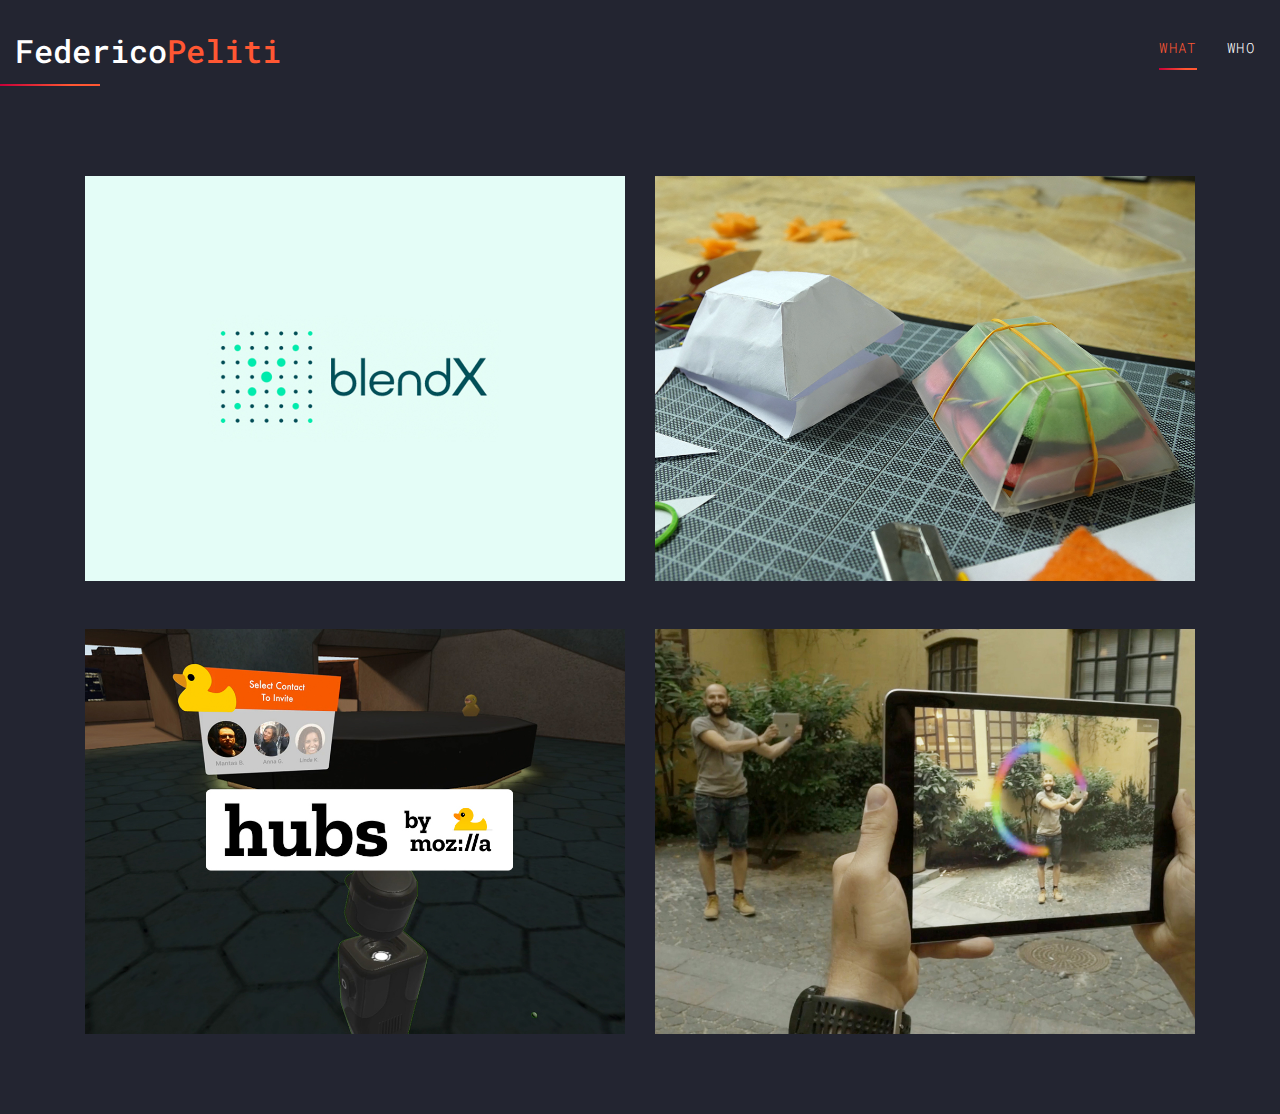
==== commit 61b77956: "favicon" ====
--- a/index.html
+++ b/index.html
@@ -2,12 +2,25 @@
 <html lang="en">
 
 <head>
-  <title>Federico Peliti &dash; Interaction &amp; Service Designer</title>
+  <!-- Global site tag (gtag.js) - Google Analytics -->
+  <script async src="https://www.googletagmanager.com/gtag/js?id=UA-159390926-1"></script>
+  <script>
+    window.dataLayer = window.dataLayer || [];
+
+    function gtag() {
+      dataLayer.push(arguments);
+    }
+    gtag('js', new Date());
+
+    gtag('config', 'UA-159390926-1');
+  </script>
+
+  <title>Federico Peliti - Works</title>
   <meta charset="utf-8">
   <meta name="viewport" content="width=device-width, initial-scale=1, shrink-to-fit=no">
 
   <link href="https://fonts.googleapis.com/css?family=Roboto+Mono" rel="stylesheet">
-  <link href="https://fonts.googleapis.com/css?family=Anonymous+Pro|VT323&display=swap" rel="stylesheet">
+  <link rel="shortcut icon" type="image/png" href="/images/favicon.png">
   <link rel="stylesheet" href="fonts/icomoon/style.css">
   <link rel="stylesheet" href="css/bootstrap.min.css">
   <link rel="stylesheet" href="css/magnific-popup.css">
@@ -25,64 +38,114 @@
 
   <div class="site-wrap">
 
-    <!-- <div class="site-section site-hero">
-      <div class="container">
-        <div class="row align-items-center">
-          <div class="col-md-10">
-            <span class="d-block mb-3 caption" data-aos="fade-up" data-aos-delay="100">Conference 2019</span>
-            <h1 class="d-block mb-4" data-aos="fade-up" data-aos-delay="200">Web Design Conference 2019</h1>
-            <span class="d-block mb-5 caption" data-aos="fade-up" data-aos-delay="300">September 6th-7th, Minnesota,
-              United States</span>
-            <a href="#" class="btn-custom" data-aos="fade-up" data-aos-delay="400"><span>Buy Tickets</span></a>
-          </div>
+    <div class="site-mobile-menu">
+      <div class="site-mobile-menu-header">
+        <div class="site-mobile-menu-close mt-3">
+          <span class="icon-close2 js-menu-toggle"></span>
         </div>
       </div>
-    </div> -->
+      <div class="site-mobile-menu-body"></div>
+    </div>
+
+    <header class="site-navbar py-3" role="banner">
+      <div class="container-fluid">
+        <div class="row align-items-center">
+          <div class="col-11 col-xl-2">
+            <h1 class="mb-0"><a href="-index.html" class="text-white h2 mb-0 title">Federico<span
+                  class="text-primary">Peliti</span>
+              </a></h1>
+          </div>
+          <div class="col-12 col-md-10 d-none d-xl-block">
+            <nav class="site-navigation position-relative text-right" role="navigation">
+              <ul class="site-menu js-clone-nav mx-auto d-none d-lg-block">
+                <li class="active"><a href="index.html">what</a></li>
+                <li><a href="about.html">who</a></li>
+                <!-- <li><a href="miscellanies.html">wtf</a></li> -->
+              </ul>
+            </nav>
+          </div>
+          <div class="d-inline-block d-xl-none ml-md-0 mr-auto py-3" style="position: relative; top: 3px;"><a href="#"
+              class="site-menu-toggle js-menu-toggle text-white"><span class="icon-menu h3"></span></a></div>
+        </div>
+      </div>
+    </header>
+
 
 
     <div class="site-section">
-      <div class="row align-items-center ">
-        <div class="col-lg-6 mb-5 mb-lg-0" data-aos="fade-up" data-aos-delay="100">
-          <img src="images/profile_pic_3.jpg" alt="Image" class="img-fluid">
-        </div>
-        <div class="col-lg-6 ml-auto">
-          <h2 class="text-white mb-4 name" data-aos="fade-right" data-aos-delay="200">Federico Peliti</h2>
-          <div class="bio pl-lg-5">
-            <span class="text-uppercase text-primary d-block mb-3" data-aos="fade-right"
-              data-aos-delay="300">Interaction & Service
-              Designer</span>
-            <p class="mb-4" data-aos="fade-right" data-aos-delay="400">My personal Website is coming soon. In the
-              meantime you can check the projects I did at <a
-                href="http://ciid.dk/education/portfolio/idp18/students-2/federico-peliti/">CIID</a> and my
-              artworks at <a href="https://cargocollective.com/polisonum">Polisonum</a>.
-            </p>
-            <p data-aos="fade-right" data-aos-delay="500">
-              Follow Me &mdash;
-              <a href="https://www.linkedin.com/in/federico-peliti" class="p-2"><span class="icon-linkedin"></span></a>
-              <!-- <a href="#" class="p-2"><span class="icon-twitter"></span></a> -->
-              <a href="https://github.com/AhUhmm" class="p-2"><span class="icon-github"></span></a>
-            </p>
+      <div class="container">
+        <div class="row mb-5">
+          <div class="col-md-4 col-lg-6 mb-5 mb-lg-0 blog-entry card  bg-transparent border-0" data-aos="fade-up"
+            data-aos-delay="200">
+            <a href="https://blendx.it/" class="d-block mb-6">
+              <img src="images/blendx.jpg" alt="Image" class="img-fluid">
+              <div class="card-img-overlay  special-card">
+                <span class="mt-4 ml-4">
+                  <h2 class="mb-4 ml-4 white">Blend X</h2>
+                  <div class="mb-4 ml-4 post-meta d-flex align-items-center">
+                    <div><span class="tag">Design Research</span> &mdash; <span class="tag">Open Innovation</span>
+                    </div>
+                  </div>
+                </span>
+              </div>
+            </a>
+          </div>
+
+          <div class="col-md-4 col-lg-6 mb-5 mb-lg-0 blog-entry card  bg-transparent border-0" data-aos="fade-up"
+            data-aos-delay="300">
+            <a href="chaplabo.html" class="d-block mb-6">
+              <img src="images/Chaplabo_1.png" alt="Image" class="img-fluid">
+              <div class="card-img-overlay  special-card">
+                <span class="mt-4 ml-4">
+                  <h2 class="mb-4 ml-4 white">Chaplabo</h2>
+                  <div class="mb-4 ml-4 post-meta d-flex align-items-center">
+                    <div><span class="tag">Case Study</span> &mdash; <span class="tag">Neurodiversity</span>
+                    </div>
+                  </div>
+                </span>
+              </div>
+            </a>
           </div>
         </div>
+
+        <div class="row mb-5">
+          <div class="col-md-4 col-lg-6 mb-5 mb-lg-0 blog-entry card  bg-transparent border-0" data-aos="fade-up"
+            data-aos-delay="200">
+            <a href="https://medium.com/@ciid/could-vr-bring-us-together-8f5558329f4b" class="d-block mb-6">
+              <img src="images/hubs.jpg" alt="Image" class="img-fluid">
+              <div class="card-img-overlay  special-card">
+                <span class="mt-4 ml-4">
+                  <h2 class="mb-4 ml-4 white">FluxVR for Hubs</h2>
+                  <div class="mb-4 ml-4 post-meta d-flex align-items-center">
+                    <div><span class="tag">Design Research</span> &mdash; <span class="tag">Social WebVR</span>
+                    </div>
+                  </div>
+                </span>
+              </div>
+            </a>
+          </div>
+
+          <div class="col-md-4 col-lg-6 mb-5 mb-lg-0 blog-entry card  bg-transparent border-0" data-aos="fade-up"
+            data-aos-delay="300">
+            <a href="https://blog.prototypr.io/building-a-shared-ar-experience-in-a-5-day-design-sprint-88924e14ba27"
+              class="d-block mb-6">
+              <img src="images/SpacePainter.jpg" alt="Image" class="img-fluid">
+              <div class="card-img-overlay  special-card">
+                <span class="mt-4 ml-4">
+                  <h2 class="mb-4 ml-4 white">SpacePainter</h2>
+                  <div class="mb-4 ml-4 post-meta d-flex align-items-center">
+                    <div><span class="tag">Case study</span> &mdash; <span class="tag">Mixed Reality &#47; Immersive
+                        Experiences</span>
+                    </div>
+                  </div>
+                </span>
+              </div>
+            </a>
+          </div>
+        </div>
+
       </div>
     </div>
-  </div>
-
-  <footer class="site-footer">
-    <div class="col-md-12 text-center">
-      <div class="border-top pt-5">
-        <p>
-
-          Copyright &copy; <script>
-            document.write(new Date().getFullYear());
-          </script> All rights reserved
-
-        </p>
-      </div>
-    </div>
-    </div>
-    </div>
-  </footer>
 
   </div>
 
--- a/css/style.css
+++ b/css/style.css
@@ -5,7 +5,8 @@
   font-weight: 300;
   font-size: 1rem;
   background: #232531;
-  font-family: "Anonymous Pro", -apple-system, BlinkMacSystemFont, "Segoe UI", Roboto, "Helvetica Neue", Arial, sans-serif, "Apple Color Emoji", "Segoe UI Emoji", "Segoe UI Symbol", "Noto Color Emoji";
+  /* background: #fcfcfc; */
+  font-family: "Roboto Mono", -apple-system, BlinkMacSystemFont, "Segoe UI", Roboto, "Helvetica Neue", Arial, sans-serif, "Apple Color Emoji", "Segoe UI Emoji", "Segoe UI Symbol", "Noto Color Emoji";
 }
 
 ::-moz-selection {
@@ -77,10 +78,6 @@
   visibility: hidden;
 }
 
-.p-1 {
-  padding: 0em;
-}
-
 .offcanvas-menu .site-wrap {
   position: absolute;
   height: 100%;
@@ -116,13 +113,34 @@
   background: #000;
 }
 
+.form-control {
+  height: 43px;
+  border-radius: 0;
+}
+
+.form-control:active,
+.form-control:focus {
+  border-color: #ff5733;
+}
+
+.form-control:hover,
+.form-control:active,
+.form-control:focus {
+  -webkit-box-shadow: none !important;
+  box-shadow: none !important;
+}
+
 .site-section {
   padding: 2.5em 0;
 }
 
 @media (min-width: 768px) {
+  .site-hero {
+    padding: 0em 0 2em;
+  }
+
   .site-section {
-    padding: 4em 0;
+    padding: 5em 0 2em;
   }
 }
 
@@ -155,10 +173,6 @@
   background: -o-linear-gradient(left, #c70039, #ff5733 70%);
   background: linear-gradient(to right, #c70039, #ff5733 70%);
 }
-
-/* .text-uppercase {
-  font-family: "VT323", -apple-system, BlinkMacSystemFont, "Segoe UI", Roboto, "Helvetica Neue", Arial, sans-serif, "Apple Color Emoji", "Segoe UI Emoji", "Segoe UI Symbol", "Noto Color Emoji";
-} */
 
 @media (min-width: 992px) {
   .site-section-heading h2:after {
@@ -179,23 +193,18 @@
   height: 2px;
 }
 
-.bio {
-  padding-right: 6em;
-  padding-left: 2em;
-}
-
 .border-top {
   border-top: 1px solid #edf0f5 !important;
 }
 
 .site-footer {
-  /* padding: 4em 0; */
+  padding: 4em 0;
   background: #1b1d24;
 }
 
 @media (min-width: 768px) {
   .site-footer {
-    padding: 0em 0;
+    padding: 0 0 2em;
   }
 }
 
@@ -419,8 +428,9 @@
 .site-navbar {
   margin-bottom: 0px;
   z-index: 1999;
-  position: absolute;
+  /* position: fixed; */
   width: 100%;
+  /* background: #232531; */
 }
 
 .site-navbar.transparent {
@@ -868,7 +878,7 @@
 }
 
 .site-hero {
-  margin-bottom: 10rem;
+  margin-bottom: 2rem;
 }
 
 .site-hero,
@@ -955,7 +965,7 @@
 }
 
 .speaker .name {
-  left: -80px;
+  left: 0px;
   position: relative;
 }
 
@@ -1139,4 +1149,53 @@
   width: 40px;
   height: 40px;
   line-height: 40px;
+}
+
+.blog-entry .card-image-overlay {
+  opacity: 0;
+}
+
+/* .title {
+  font-size: 2rem;
+} */
+
+.site-navbar h1:after {
+  content: "";
+  left: 0%;
+  bottom: 0;
+  top: 1.5em;
+  position: absolute;
+  width: 100px;
+  height: 2px;
+  background: -webkit-gradient(linear, left top, right top, from(#c70039), color-stop(70%, #ff5733));
+  background: -webkit-linear-gradient(left, #c70039, #ff5733 70%);
+  background: -o-linear-gradient(left, #c70039, #ff5733 70%);
+  background: linear-gradient(to right, #c70039, #ff5733 70%);
+}
+
+.special-card {
+  opacity: 0;
+  background: #232531;
+  -webkit-transition: .3s all ease-in-out;
+  -o-transition: .3s all ease-in-out;
+  transition: .3s all ease-in-out;
+}
+
+.special-card:hover {
+  opacity: .85;
+  -webkit-transition: .3s all ease-in-out;
+  -o-transition: .3s all ease-in-out;
+  transition: .3s all ease-in-out;
+}
+
+.special-card h2 {
+  color: #fff;
+}
+
+.resume a {
+  color: #fff;
+}
+
+.resume a:hover {
+  color: #ff5733;
 }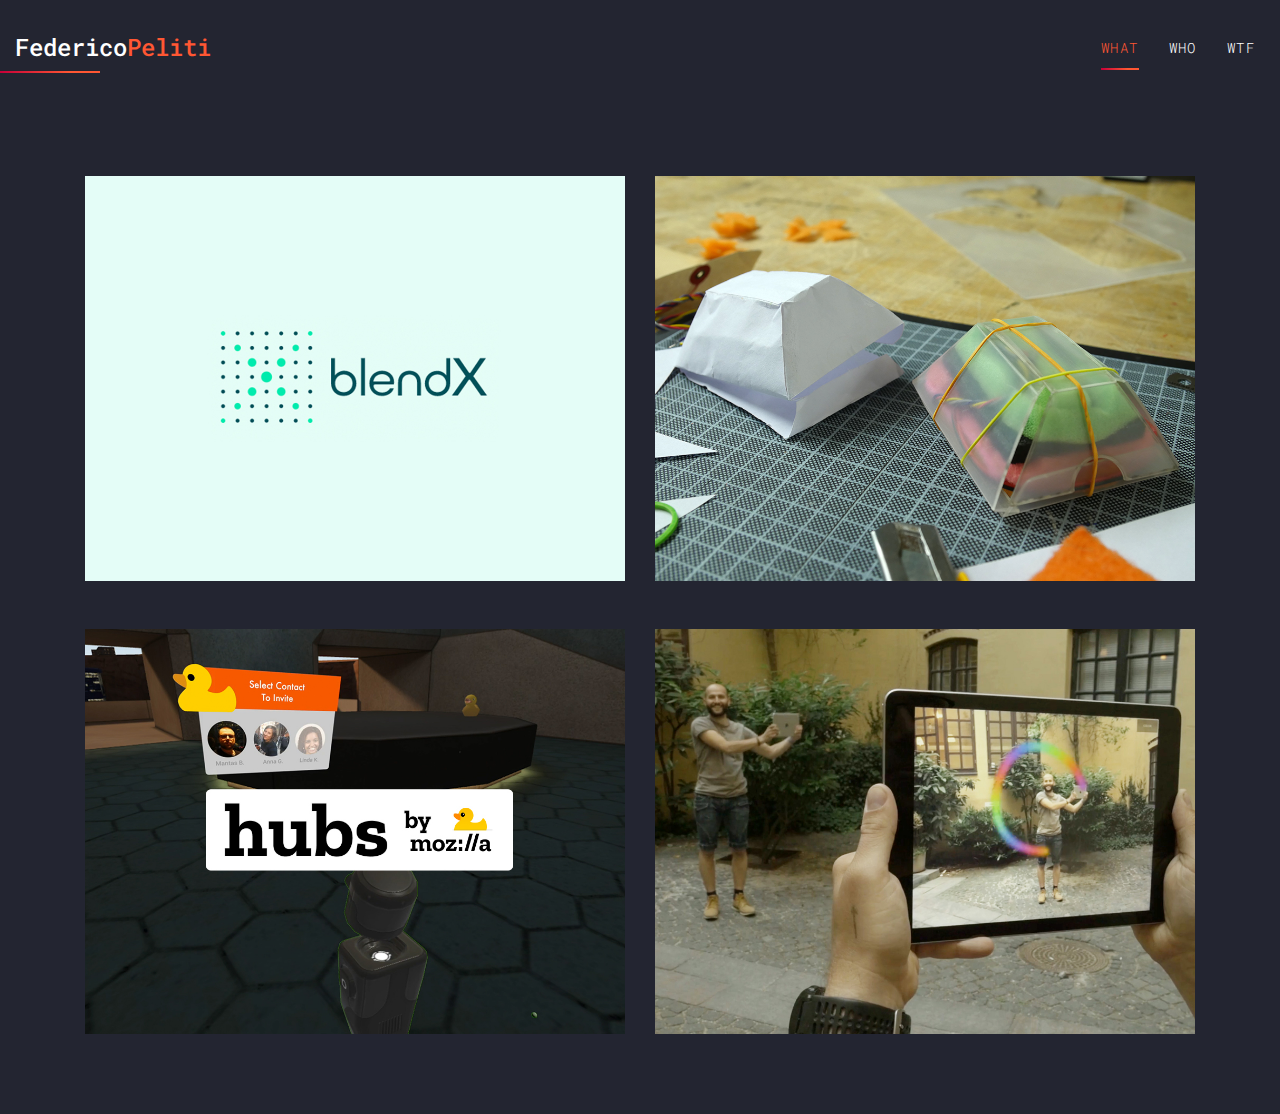
==== commit 6d110afa: "pagina progetti vari e rifiniture" ====
--- a/index.html
+++ b/index.html
@@ -51,16 +51,16 @@
       <div class="container-fluid">
         <div class="row align-items-center">
           <div class="col-11 col-xl-2">
-            <h1 class="mb-0"><a href="-index.html" class="text-white h2 mb-0 title">Federico<span
-                  class="text-primary">Peliti</span>
-              </a></h1>
+            <h1 class="mb-0"></h1><a href="-index.html" class="text-white h4 mb-0 title">Federico<span
+                class="text-primary">Peliti</span>
+            </a></h1>
           </div>
           <div class="col-12 col-md-10 d-none d-xl-block">
             <nav class="site-navigation position-relative text-right" role="navigation">
               <ul class="site-menu js-clone-nav mx-auto d-none d-lg-block">
                 <li class="active"><a href="index.html">what</a></li>
                 <li><a href="about.html">who</a></li>
-                <!-- <li><a href="miscellanies.html">wtf</a></li> -->
+                <li><a href="miscellanies.html">wtf</a></li>
               </ul>
             </nav>
           </div>
@@ -78,7 +78,7 @@
           <div class="col-md-4 col-lg-6 mb-5 mb-lg-0 blog-entry card  bg-transparent border-0" data-aos="fade-up"
             data-aos-delay="200">
             <a href="https://blendx.it/" class="d-block mb-6">
-              <img src="images/blendx.jpg" alt="Image" class="img-fluid">
+              <img src="images/blendx.jpg" alt="BlandX" class="img-fluid">
               <div class="card-img-overlay  special-card">
                 <span class="mt-4 ml-4">
                   <h2 class="mb-4 ml-4 white">Blend X</h2>
@@ -93,8 +93,8 @@
 
           <div class="col-md-4 col-lg-6 mb-5 mb-lg-0 blog-entry card  bg-transparent border-0" data-aos="fade-up"
             data-aos-delay="300">
-            <a href="chaplabo.html" class="d-block mb-6">
-              <img src="images/Chaplabo_1.png" alt="Image" class="img-fluid">
+            <a href="#" class="d-block mb-6">
+              <img src="images/Chaplabo_1.png" alt="Chaplabo" class="img-fluid">
               <div class="card-img-overlay  special-card">
                 <span class="mt-4 ml-4">
                   <h2 class="mb-4 ml-4 white">Chaplabo</h2>
--- a/css/style.css
+++ b/css/style.css
@@ -1163,7 +1163,7 @@
   content: "";
   left: 0%;
   bottom: 0;
-  top: 1.5em;
+  top: 0.95em;
   position: absolute;
   width: 100px;
   height: 2px;
@@ -1173,6 +1173,7 @@
   background: linear-gradient(to right, #c70039, #ff5733 70%);
 }
 
+
 .special-card {
   opacity: 0;
   background: #232531;
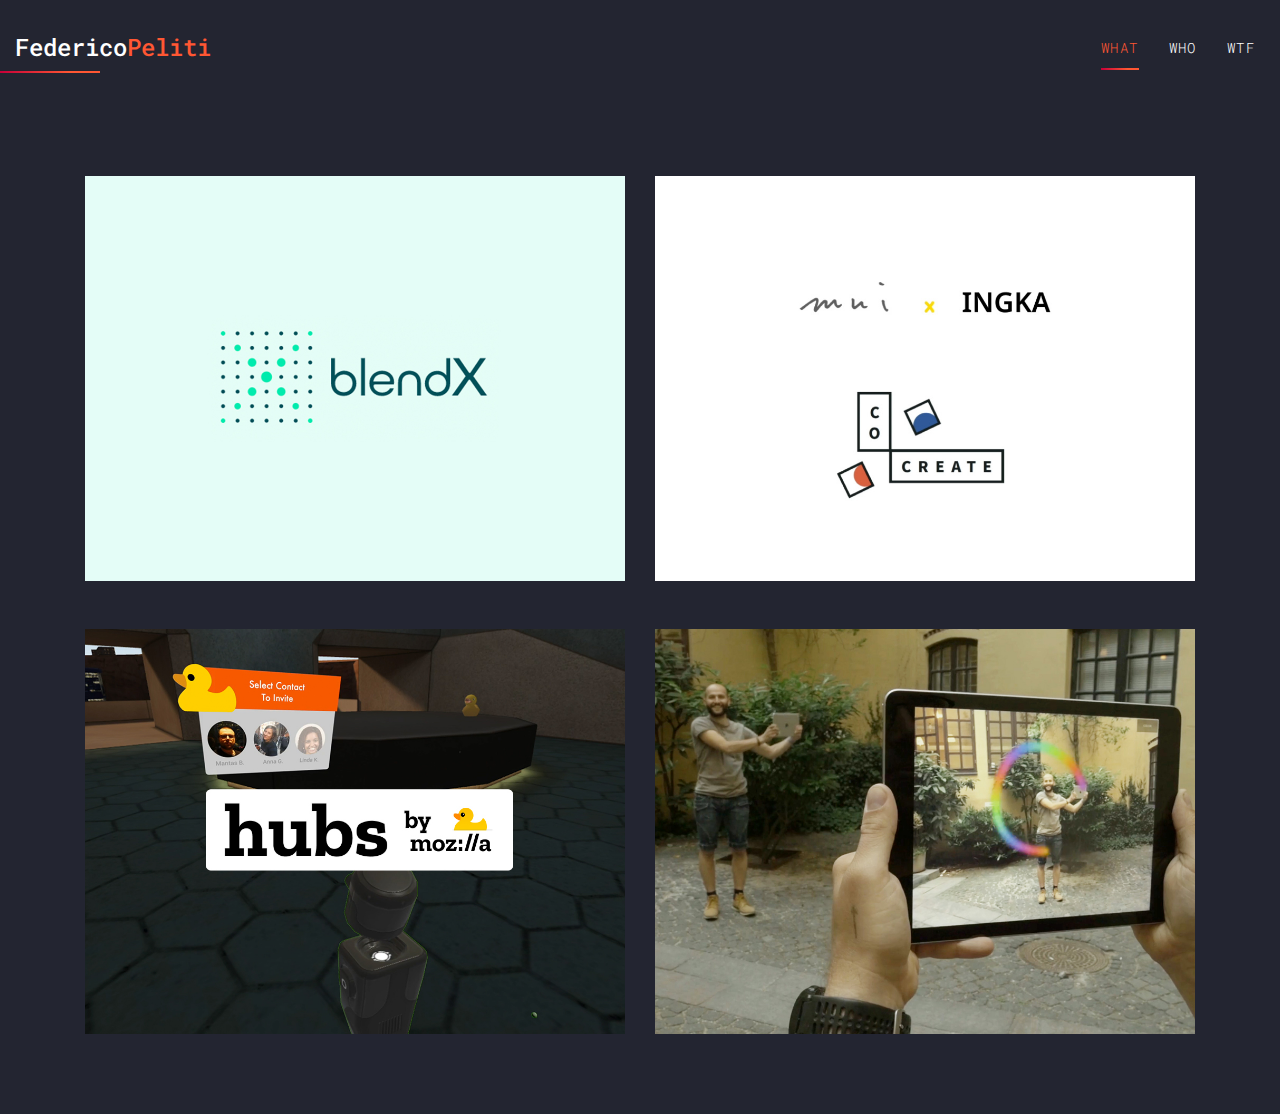
==== commit 3d34924f: "Works: fuori chaplabo, dentro Ingka" ====
--- a/index.html
+++ b/index.html
@@ -51,7 +51,7 @@
       <div class="container-fluid">
         <div class="row align-items-center">
           <div class="col-11 col-xl-2">
-            <h1 class="mb-0"></h1><a href="-index.html" class="text-white h4 mb-0 title">Federico<span
+            <h1 class="mb-0"></h1><a href="index.html" class="text-white h4 mb-0 title">Federico<span
                 class="text-primary">Peliti</span>
             </a></h1>
           </div>
@@ -74,11 +74,12 @@
 
     <div class="site-section">
       <div class="container">
+
         <div class="row mb-5">
           <div class="col-md-4 col-lg-6 mb-5 mb-lg-0 blog-entry card  bg-transparent border-0" data-aos="fade-up"
             data-aos-delay="200">
             <a href="https://blendx.it/" class="d-block mb-6">
-              <img src="images/blendx.jpg" alt="BlandX" class="img-fluid">
+              <img src="images/blendx.jpg" alt="BlendX" class="img-fluid">
               <div class="card-img-overlay  special-card">
                 <span class="mt-4 ml-4">
                   <h2 class="mb-4 ml-4 white">Blend X</h2>
@@ -94,6 +95,21 @@
           <div class="col-md-4 col-lg-6 mb-5 mb-lg-0 blog-entry card  bg-transparent border-0" data-aos="fade-up"
             data-aos-delay="300">
             <a href="#" class="d-block mb-6">
+              <img src="images/ingka_2.jpg" alt="Mui x Ingka" class="img-fluid">
+              <div class="card-img-overlay  special-card">
+                <span class="mt-4 ml-4">
+                  <h2 class="mb-4 ml-4 white">Mui x Ingka</h2>
+                  <div class="mb-4 ml-4 post-meta d-flex align-items-center">
+                    <div><span class="tag">Design Research</span> &mdash; <span class="tag">Open Innovation</span>
+                    </div>
+                  </div>
+                </span>
+              </div>
+            </a>
+          </div>
+          <!-- <div class="col-md-4 col-lg-6 mb-5 mb-lg-0 blog-entry card  bg-transparent border-0" data-aos="fade-up"
+            data-aos-delay="300">
+            <a href="#" class="d-block mb-6">
               <img src="images/Chaplabo_1.png" alt="Chaplabo" class="img-fluid">
               <div class="card-img-overlay  special-card">
                 <span class="mt-4 ml-4">
@@ -105,14 +121,14 @@
                 </span>
               </div>
             </a>
-          </div>
+          </div> -->
         </div>
 
         <div class="row mb-5">
           <div class="col-md-4 col-lg-6 mb-5 mb-lg-0 blog-entry card  bg-transparent border-0" data-aos="fade-up"
-            data-aos-delay="200">
+            data-aos-delay="400">
             <a href="https://medium.com/@ciid/could-vr-bring-us-together-8f5558329f4b" class="d-block mb-6">
-              <img src="images/hubs.jpg" alt="Image" class="img-fluid">
+              <img src="images/hubs.jpg" alt="FluxVR - Mozilla Hubs" class="img-fluid">
               <div class="card-img-overlay  special-card">
                 <span class="mt-4 ml-4">
                   <h2 class="mb-4 ml-4 white">FluxVR for Hubs</h2>
@@ -126,10 +142,10 @@
           </div>
 
           <div class="col-md-4 col-lg-6 mb-5 mb-lg-0 blog-entry card  bg-transparent border-0" data-aos="fade-up"
-            data-aos-delay="300">
+            data-aos-delay="500">
             <a href="https://blog.prototypr.io/building-a-shared-ar-experience-in-a-5-day-design-sprint-88924e14ba27"
               class="d-block mb-6">
-              <img src="images/SpacePainter.jpg" alt="Image" class="img-fluid">
+              <img src="images/SpacePainter.jpg" alt="CIID - Space Painter" class="img-fluid">
               <div class="card-img-overlay  special-card">
                 <span class="mt-4 ml-4">
                   <h2 class="mb-4 ml-4 white">SpacePainter</h2>
